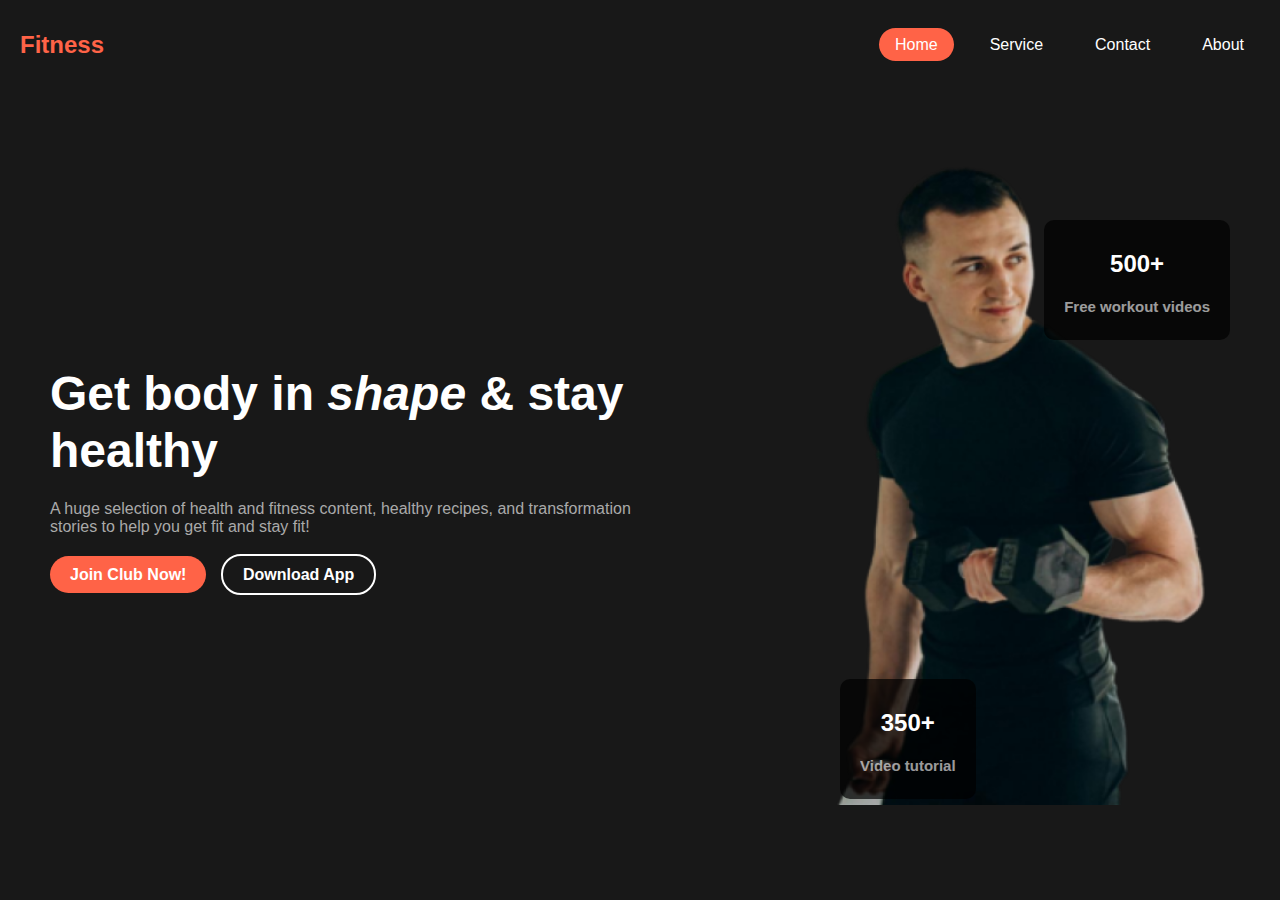
==== index.html @ 92e05515 "second commit" ====
<!DOCTYPE html>
<html lang="en">
<head>
    <meta charset="UTF-8">
    <meta name="viewport" content="width=device-width, initial-scale=1.0">
    <title>Fitness Navigation Bar</title>
    <link rel="stylesheet" href="style/styles.css">
    
</head>
<body>
    <!-- Navigation level -->
    <nav class="navbar">
        <div class="logo">Fitness</div>

        <ul class="nav-links">
            <li><a href="#" class="active">Home</a></li>
            <li><a href="#">Service</a></li>
            <li><a href="#">Contact</a></li>
            <li><a href="#">About</a></li>
        </ul>
    </nav>
    <!-- Section level -->
    <section class="hero">
        <div class="hero-content">
            <h1>Get body in <span>shape</span> & stay healthy</h1>
            <p>A huge selection of health and fitness content, healthy recipes, and transformation stories to help you get fit and stay fit!</p>
            <div class="cta-buttons">
                <a href="#" class="btn-primary">Join Club Now!</a>
                <a href="#" class="btn-secondary">Download App</a>
            </div>
        </div>
        <div class="hero-image">
            <img src="images/Images 2.png" alt="Man working out">
            <div class="badge badge-1">
               <h2 class="image-tag-1">500+</h2>
               <p class="image-descrip-1">Free workout videos</p>
            </div>
            <div class="badge badge-2">
               <h2 class="image-tag-2">350+</h2>
               <p class="image-descrip-2">Video tutorial</p>
            </div>
        </div>
    </section>
</body>
</html>
---- style/styles.css ----
body {
    margin: 0;
    padding: 0;
    font-family: Arial, sans-serif;
    background-color: #181818;
    color: #fff;
}

.navbar {
    display: flex;
    justify-content: space-between;
    align-items: center;
    padding: 20px;
    background-color: #181818;
}

.logo {
    font-size: 24px;
    font-weight: bold;
    color: #FF6347;
}

.nav-links {
    list-style: none;
    display: flex;
}

.nav-links li {
    margin-left: 20px;
}

.nav-links a {
    text-decoration: none;
    color: #fff;
    padding: 8px 16px;
    border-radius: 20px;
    transition: background-color 0.3s ease;
}

.nav-links a.active {
    background-color: #FF6347;
    color: #fff;
}

.nav-links a:hover {
    background-color: #FF6347;
    color: #fff;
}


.hero {
    display: flex;
    justify-content: space-between;
    align-items: center;
    padding: 50px;
    background-color: #181818;
}

.hero-content {
    max-width: 50%;
}

.hero-content h1 {
    font-size: 48px;
    font-weight: bold;
    margin: 0;
    line-height: 1.2;
}

.hero-content h1 span {
    font-family: 'Cursive', sans-serif;
    font-style: italic;

}

.hero-content p {
    font-size: 16px;
    color: #aaaaaa;
    margin: 20px 0;
}

.cta-buttons {
    margin-top: 30px;
}

.cta-buttons a {
    text-decoration: none;
    color: #fff;
    padding: 10px 20px;
    border-radius: 20px;
    font-weight: bold;
    transition: background-color 0.3s ease;
    margin-right: 10px;
}

.btn-primary {
    background-color: #FF6347;
}

.btn-primary:hover {
    background-color: #e5533e;
}

.btn-secondary {
    background-color: transparent;
    border: 2px solid #fff;
}

.btn-secondary:hover {
    background-color: #fff;
    color: #181818;
}

.hero-image {
    position: relative;
}

.hero-image img {
    width: 400px;
    border-radius: 10px;
}
h2 .image-tag-1{
    font-weight: 800;
}
.image-descrip-1{
    font-size: 15px;
    opacity: 0.6;
}

.image-descrip-2{
    font-size: 15px;
    opacity: 0.6;
}

.badge {
    position: absolute;
    background-color: rgba(0, 0, 0, 0.7);
    color: #fff;
    padding: 10px 20px;
    border-radius: 10px;
    font-weight: bold;
    text-align: center;
}

.badge-1 {
    top: 80px;
    right: 0px;
}

.badge-2 {
    bottom: 10px;
    left: 10px;
}
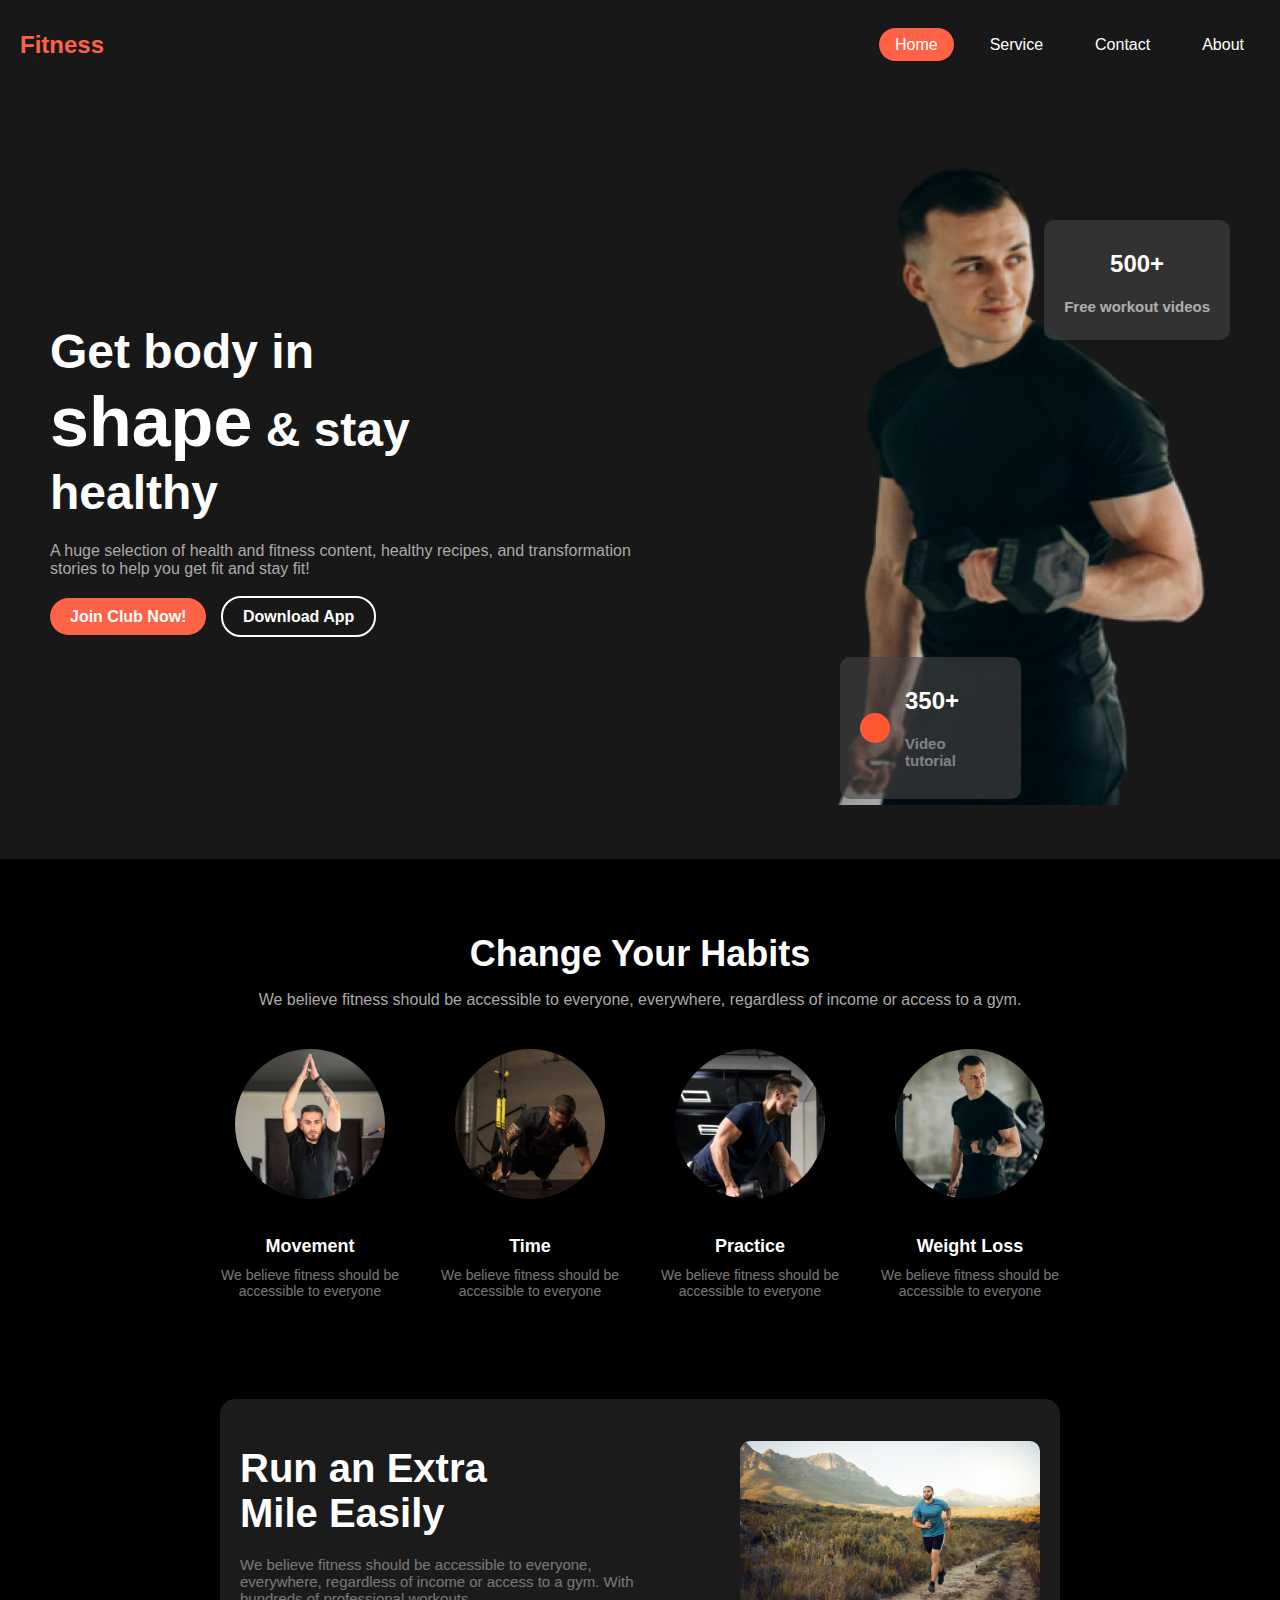
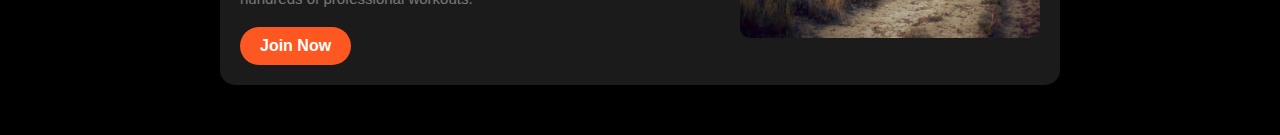
==== commit f7b40f29: "Third commit" ====
--- a/index.html
+++ b/index.html
@@ -22,7 +22,7 @@
     <!-- Section level -->
     <section class="hero">
         <div class="hero-content">
-            <h1>Get body in <span>shape</span> & stay healthy</h1>
+            <h1>Get body in <br><span>shape</span> & stay <br>healthy</h1>
             <p>A huge selection of health and fitness content, healthy recipes, and transformation stories to help you get fit and stay fit!</p>
             <div class="cta-buttons">
                 <a href="#" class="btn-primary">Join Club Now!</a>
@@ -31,15 +31,67 @@
         </div>
         <div class="hero-image">
             <img src="images/Images 2.png" alt="Man working out">
+
             <div class="badge badge-1">
                <h2 class="image-tag-1">500+</h2>
                <p class="image-descrip-1">Free workout videos</p>
             </div>
             <div class="badge badge-2">
-               <h2 class="image-tag-2">350+</h2>
-               <p class="image-descrip-2">Video tutorial</p>
+                <div class="circle"></div>
+                <div class="text-content">
+                    <h2 class="image-tag-2">350+</h2>
+                    <p class="image-descrip-2">Video tutorial</p>
+                </div>
             </div>
         </div>
     </section>
+
+    <!-- Change Your Habits Section -->
+     <section class="habit">
+<div class="container">
+    <div class="habit">
+        <h1>Change Your Habits</h1>
+        <p class="subtitle">We believe fitness should be accessible to everyone, everywhere, regardless of income or access to a gym.</p>
+
+    </div>
+        <div class="items">
+            <div class="item">
+                <img src="images/image 2.png" alt="Movement">
+                <h3>Movement</h3>
+                <p>We believe fitness should be accessible to everyone</p>
+            </div>
+            <div class="item">
+                <img src="images/image 3.png" alt="Time">
+                <h3>Time</h3>
+                <p>We believe fitness should be accessible to everyone</p>
+            </div>
+            <div class="item">
+                <img src="images/image 4.png" alt="Practice">
+                <h3>Practice</h3>
+                <p>We believe fitness should be accessible to everyone</p>
+            </div>
+            <div class="item">
+                <img src="images/image 5.png" alt="Weight Loss">
+                <h3>Weight Loss</h3>
+                <p>We believe fitness should be accessible to everyone</p>
+            </div>
+        </div>
+    </div>
+
+     </section>
+
+     <!-- Another Sections -->
+      <section>
+        <div class="ad-container">
+            <div class="text-content">
+                <h1>Run an Extra <br>Mile Easily</h1>
+                <p>We believe fitness should be accessible to everyone, everywhere, regardless of income or access to a gym. With hundreds of professional workouts.</p>
+                <a href="#" class="join-btn">Join Now</a>
+            </div>
+            <div class="image-content">
+                <img src="images/run.jpg" alt="Man Running">
+            </div>
+        </div>
+      </section>
 </body>
 </html>
--- a/style/styles.css
+++ b/style/styles.css
@@ -1,10 +1,17 @@
+   @import url('https://fonts.cdnfonts.com/css/miama');
+
+   
+   @import url('https://fonts.googleapis.com/css2?family=Open+Sans:ital,wght@0,300..800;1,300..800&display=swap');
+   
+
 body {
     margin: 0;
     padding: 0;
-    font-family: Arial, sans-serif;
+    font-family:"Open Sans","sans-serif" ;
     background-color: #181818;
     color: #fff;
 }
+
 
 .navbar {
     display: flex;
@@ -68,8 +75,8 @@
 }
 
 .hero-content h1 span {
-    font-family: 'Cursive', sans-serif;
-    font-style: italic;
+    font-family: 'Miama', sans-serif;
+    font-size: 70px;
 
 }
 
@@ -119,9 +126,16 @@
     width: 400px;
     border-radius: 10px;
 }
-h2 .image-tag-1{
+
+ .text-content .image-tag-2{
+    font-family: Arial, Helvetica, sans-serif;
     font-weight: 800;
 }
+.hero-image .image-tag-1{
+    font-family: Arial, Helvetica, sans-serif;
+    font-weight: 800;
+}
+
 .image-descrip-1{
     font-size: 15px;
     opacity: 0.6;
@@ -143,12 +157,121 @@
 }
 
 .badge-1 {
+    background-color: rgba(70, 68, 68, 0.6);
     top: 80px;
     right: 0px;
 }
 
 .badge-2 {
+    display: flex;
+    align-items: center;
+    background-color: rgba(70, 68, 68, 0.6);
     bottom: 10px;
     left: 10px;
 }
-
+.circle {
+    width: 30px;
+    height: 30px;
+    background-color: #FF5733;
+    border-radius: 50%;
+    margin-right: 15px;
+}
+.text-content{
+    text-align: left;
+}
+
+
+
+/* Change Your Habit Style */
+
+.container {
+    text-align: center;
+    padding: 50px 20px;
+}
+h1 {
+    font-size: 36px;
+    margin-bottom: 10px;
+}
+p.subtitle {
+    color: #aaa;
+    margin-bottom: 40px;
+    font-size: 16px;
+}
+.items {
+    display: flex;
+    justify-content: center;
+    gap: 20px;
+    flex-wrap: wrap;
+}
+.item {
+    width: 200px;
+    text-align: center;
+}
+.item img {
+    width: 150px;
+    height: 150px;
+    border-radius: 50%;
+    object-fit: cover;
+    margin-bottom: 15px;
+}
+.item h3 {
+    font-size: 18px;
+    margin-bottom: 10px;
+}
+.item p {
+    font-family: Arial, Helvetica, sans-serif;
+    color: #aaa;
+    font-size: 14px;
+    margin: 0;
+    opacity: 0.7;
+}
+
+body {
+    margin: 0;
+    padding: 0;
+    font-family: Arial, sans-serif;
+    background-color: #000;
+}
+
+.ad-container {
+    display: flex;
+    align-items: center;
+    justify-content: space-between;
+    background-color: #1b1b1b;
+    padding: 20px;
+    border-radius: 15px;
+    max-width: 800px;
+    margin: 50px auto;
+}
+
+.text-content {
+    color: white;
+    max-width: 50%;
+}
+
+.text-content h1 {
+    font-size: 2.5em;
+    margin-bottom: 20px;
+}
+
+.text-content p {
+    font-size: 15px;
+    margin-bottom: 20px;
+    opacity: 0.4;
+}
+
+.join-btn {
+    display: inline-block;
+    padding: 10px 20px;
+    background-color: #ff5722;
+    color: white;
+    text-decoration: none;
+    border-radius: 20px;
+    font-weight: bold;
+}
+
+.image-content img {
+    max-width: 300px;
+    border-radius: 10px;
+}
+
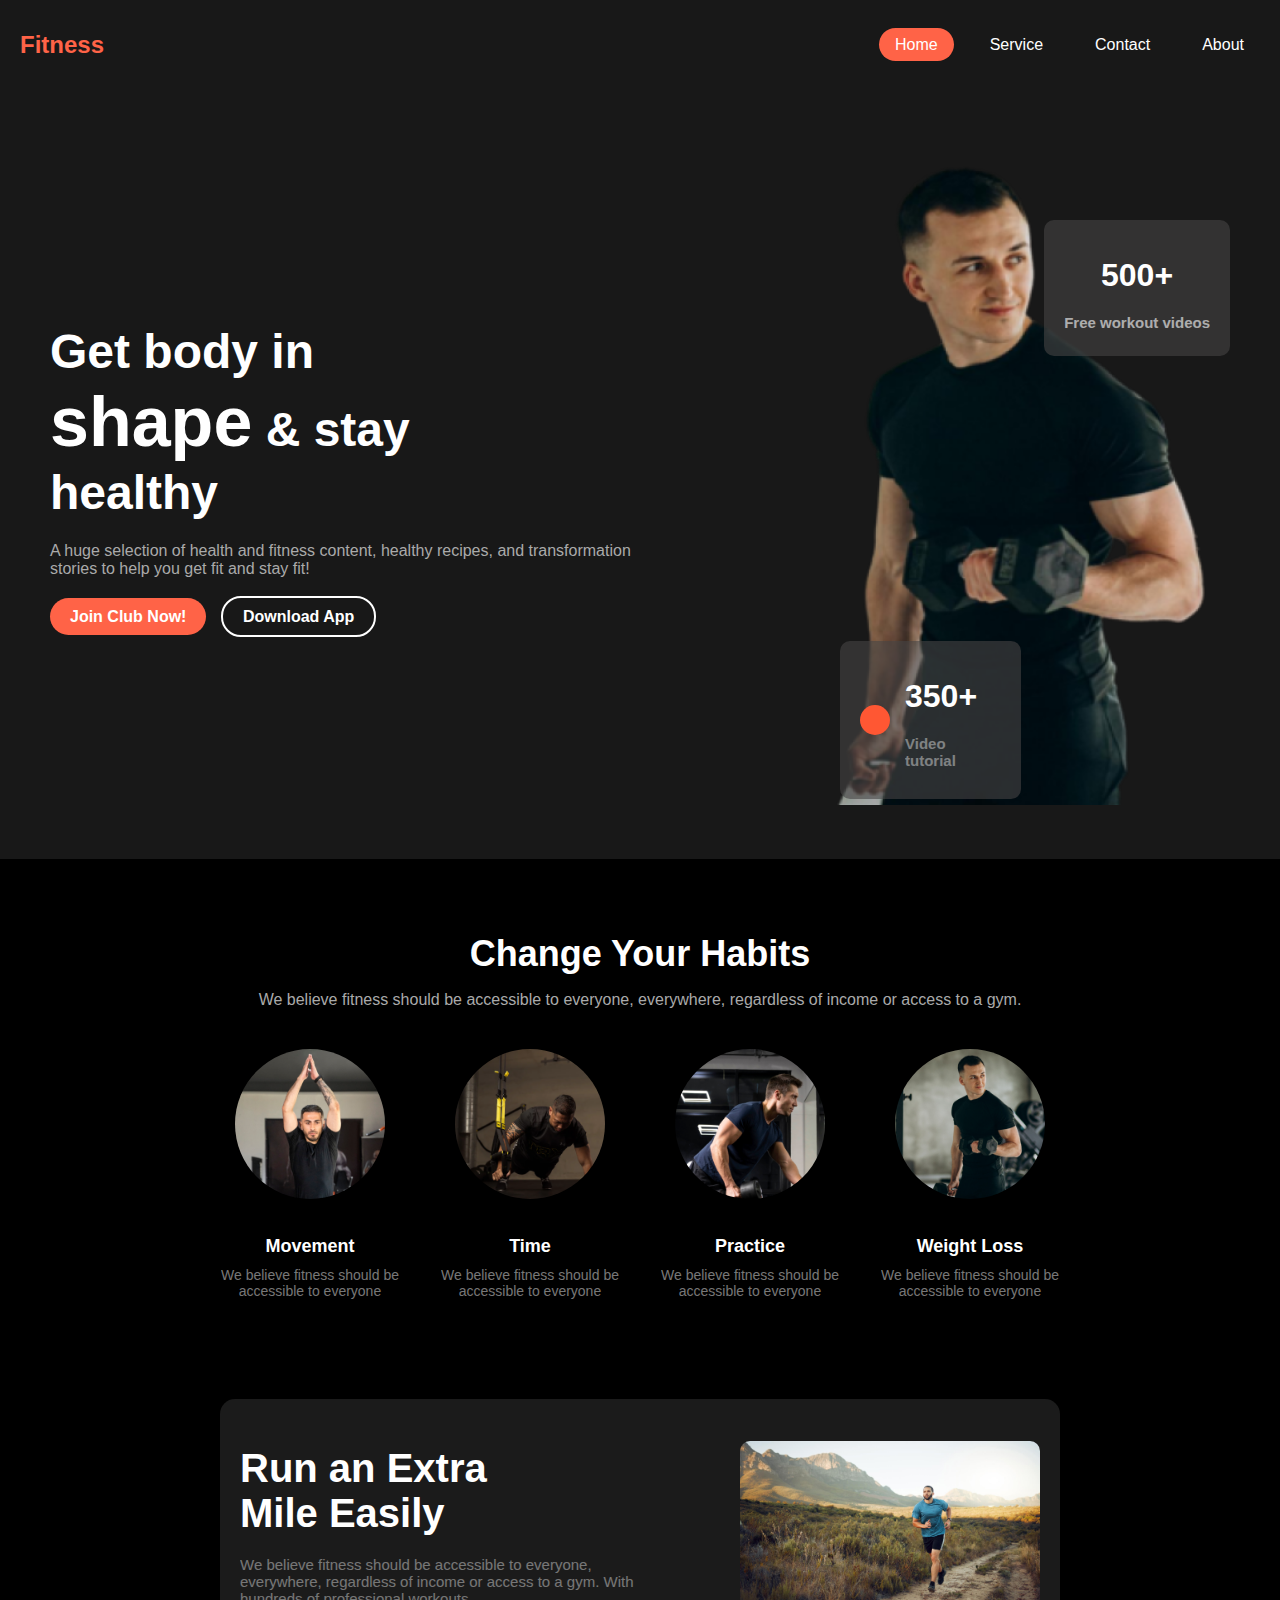
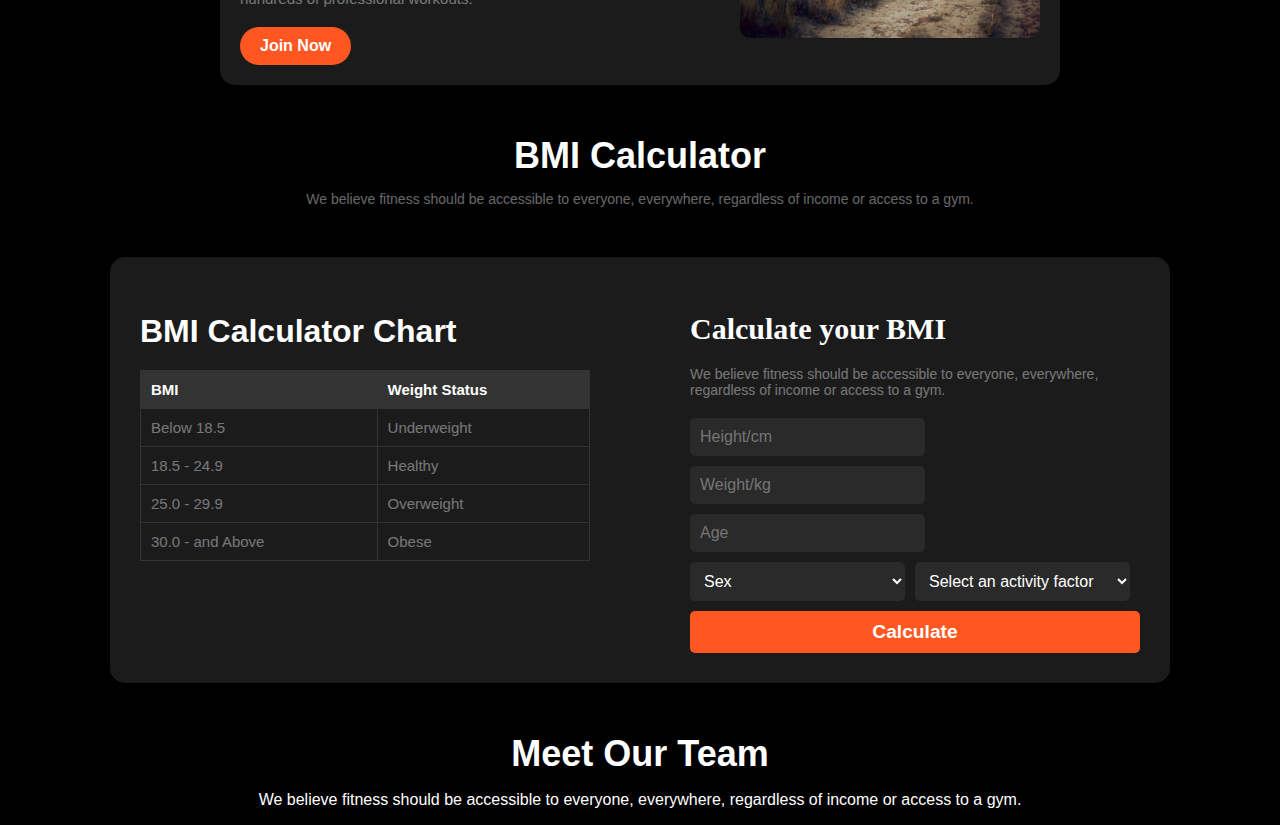
==== commit 685dd209: "fourth commit" ====
--- a/index.html
+++ b/index.html
@@ -93,5 +93,70 @@
             </div>
         </div>
       </section>
+      <section class="bmi">
+       <div class="bmi-cal">
+        <h1>BMI Calculator</h1>
+        <p class="bmi-descrip">We believe fitness should be accessible to everyone, everywhere, regardless of income or 
+            access to a gym.</p>
+       </div>
+
+       <div class="bmi-container">
+        <div class="bmi-chart">
+            <h2>BMI Calculator Chart</h2>
+            <table>
+                <thead>
+                    <tr>
+                        <th>BMI</th>
+                        <th>Weight Status</th>
+                    </tr>
+                </thead>
+                <tbody>
+                    <tr>
+                        <td>Below 18.5</td>
+                        <td>Underweight</td>
+                    </tr>
+                    <tr>
+                        <td>18.5 - 24.9</td>
+                        <td>Healthy</td>
+                    </tr>
+                    <tr>
+                        <td>25.0 - 29.9</td>
+                        <td>Overweight</td>
+                    </tr>
+                    <tr>
+                        <td>30.0 - and Above</td>
+                        <td>Obese</td>
+                    </tr>
+                </tbody>
+            </table>
+        </div>
+        <div class="bmi-calculator">
+            <h2>Calculate your BMI</h2>
+            <p>We believe fitness should be accessible to everyone, everywhere, regardless of income or access to a gym.</p>
+            <form>
+                <input type="text" placeholder="Height/cm">
+                <input type="text" placeholder="Weight/kg">
+                <input type="text" placeholder="Age">
+                <select>
+                    <option>Sex</option>
+                </select>
+                <select>
+                    <option>Select an activity factor</option>
+                   
+                </select>
+                <button class="btn-calculator" type="submit">Calculate</button>
+            </form>
+        </div>
+    </div>
+      </section>
+
+      <!-- Meet Our Team Sections -->
+       <section class="meet">
+        <div class="meet-sec">
+            <h1 class="meet-heading">Meet Our Team</h1>
+            <p class="meet-descrip">We believe fitness should be accessible to everyone, everywhere, regardless of income or 
+                access to a gym.</p>
+        </div>
+       </section>
 </body>
 </html>
--- a/style/styles.css
+++ b/style/styles.css
@@ -275,3 +275,110 @@
     border-radius: 10px;
 }
 
+
+.bmi-cal{
+    text-align: center;
+}
+.bmi-descrip{
+    font-size:14px ;
+    opacity: 0.4;
+}
+
+
+.bmi-container {
+    display: flex;
+    justify-content: space-between;
+    background-color: #1b1b1b;
+    padding: 30px;
+    border-radius: 15px;
+    max-width: 1000px;
+    margin: 50px auto;
+    color: white;
+}
+
+.bmi-chart, .bmi-calculator {
+    width: 45%;
+}
+
+h2 {
+    font-size: 2em;
+    font-weight: 700;
+    margin-bottom: 20px;
+}
+
+.bmi-chart table {
+    width: 100%;
+    border-collapse: collapse;
+    margin-bottom: 20px;
+}
+
+.bmi-chart table th,
+.bmi-chart table td {
+    border: 1px solid #333;
+    padding: 10px;
+    font-size: 15px;
+    text-align: left;
+    /* opacity: 0.4; */
+}
+
+.bmi-chart table th {
+    background-color: #333;
+}
+
+.bmi-chart table td {
+    opacity: 0.4;
+    /* background-color: #2a2a2a; */
+}
+
+.bmi-calculator p {
+    font-size: 1em;
+    margin-bottom: 20px;
+}
+
+.bmi-calculator form {
+    display: flex;
+    flex-wrap: wrap;
+    gap: 10px;
+}
+
+.bmi-calculator input,
+.bmi-calculator select {
+    width: calc(50% - 10px);
+    padding: 10px;
+    border: none;
+    border-radius: 5px;
+    background-color: #2a2a2a;
+    color: white;
+    font-size: 1em;
+}
+
+.bmi-calculator button {
+    width: 100%;
+    padding: 10px;
+    background-color: #ff5722;
+    color: white;
+    border: none;
+    border-radius: 5px;
+    font-size: 1.2em;
+    font-weight: bold;
+    cursor: pointer;
+}
+.bmi-calculator h2{
+    font-weight: 800;
+    font-size: 30px;
+    font-family: "Open Sans ","sans-serif";
+
+}
+.bmi-calculator p{
+    font-size: 14px;
+    opacity: 0.4;
+}
+
+.bmi-calculator button:hover {
+    background-color: #e64a19;
+}
+
+/* Meet Our Section Styles */
+.meet{
+    text-align: center;
+}
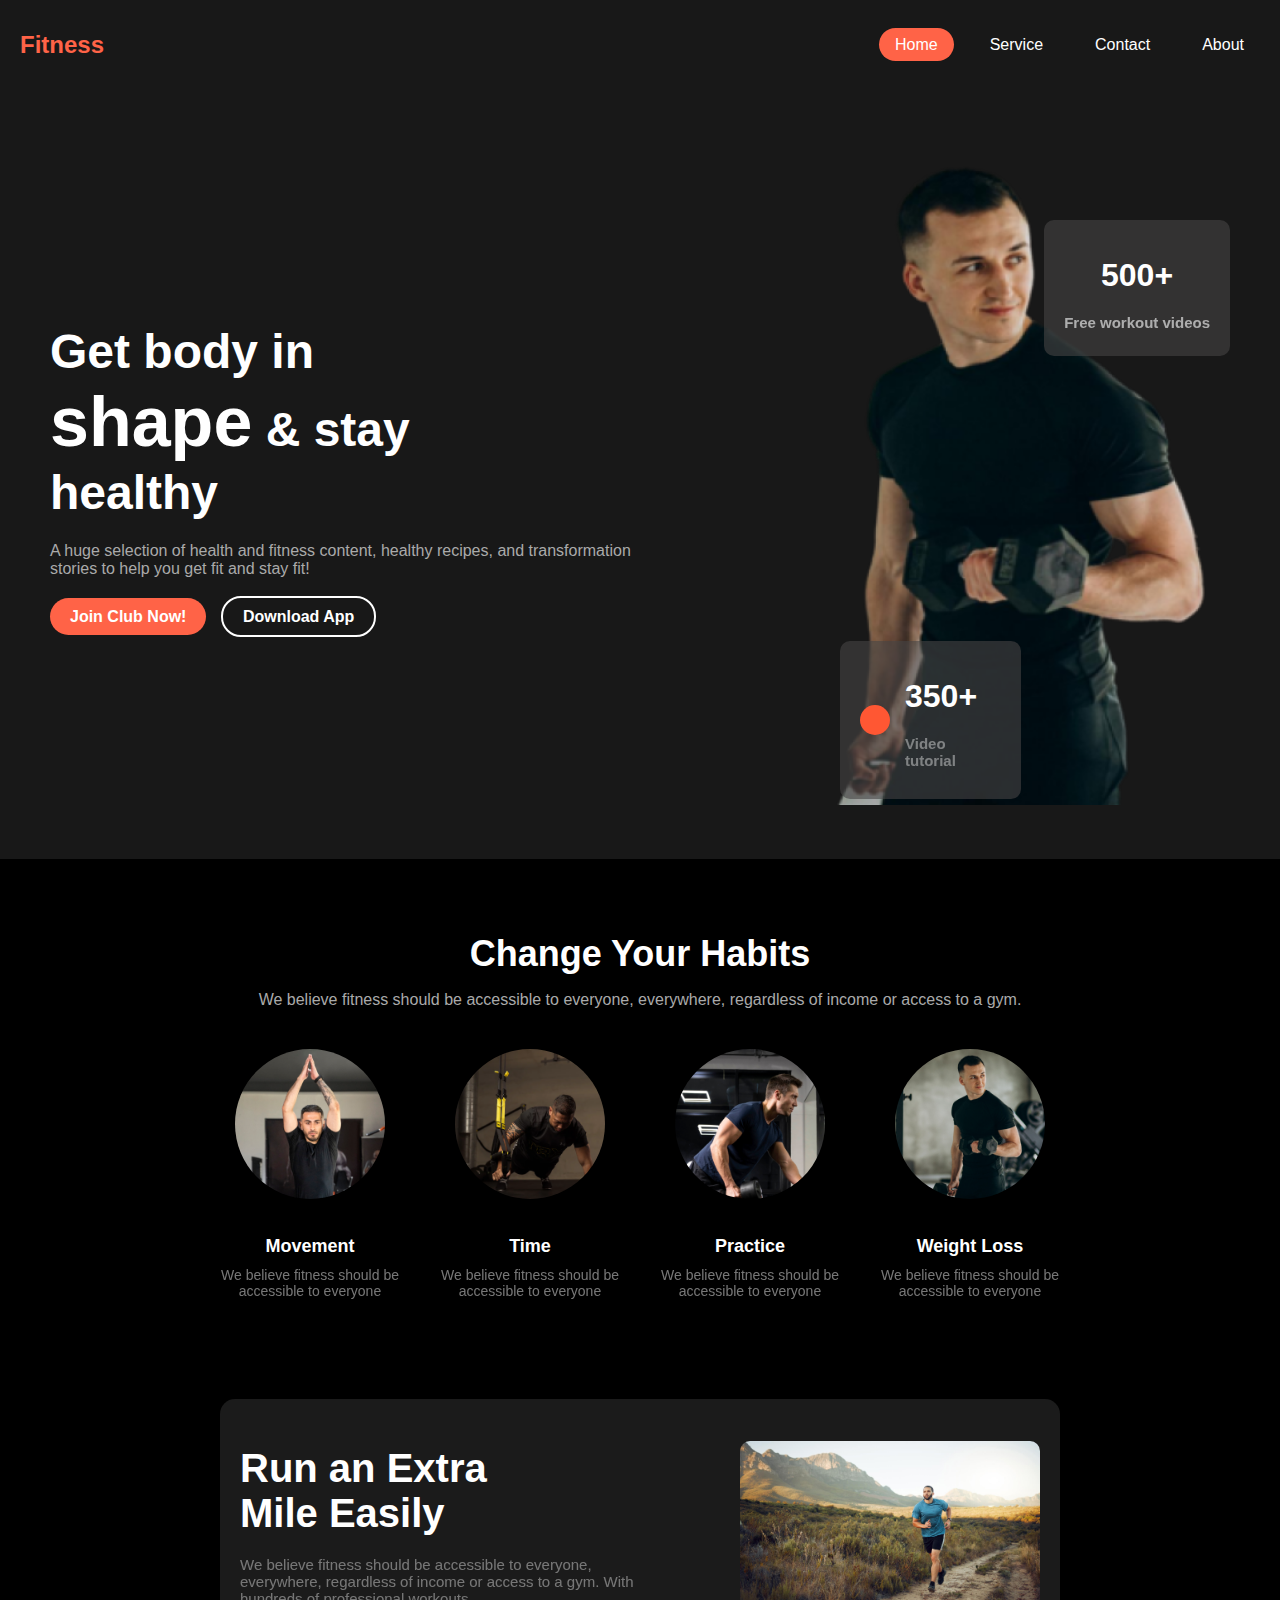
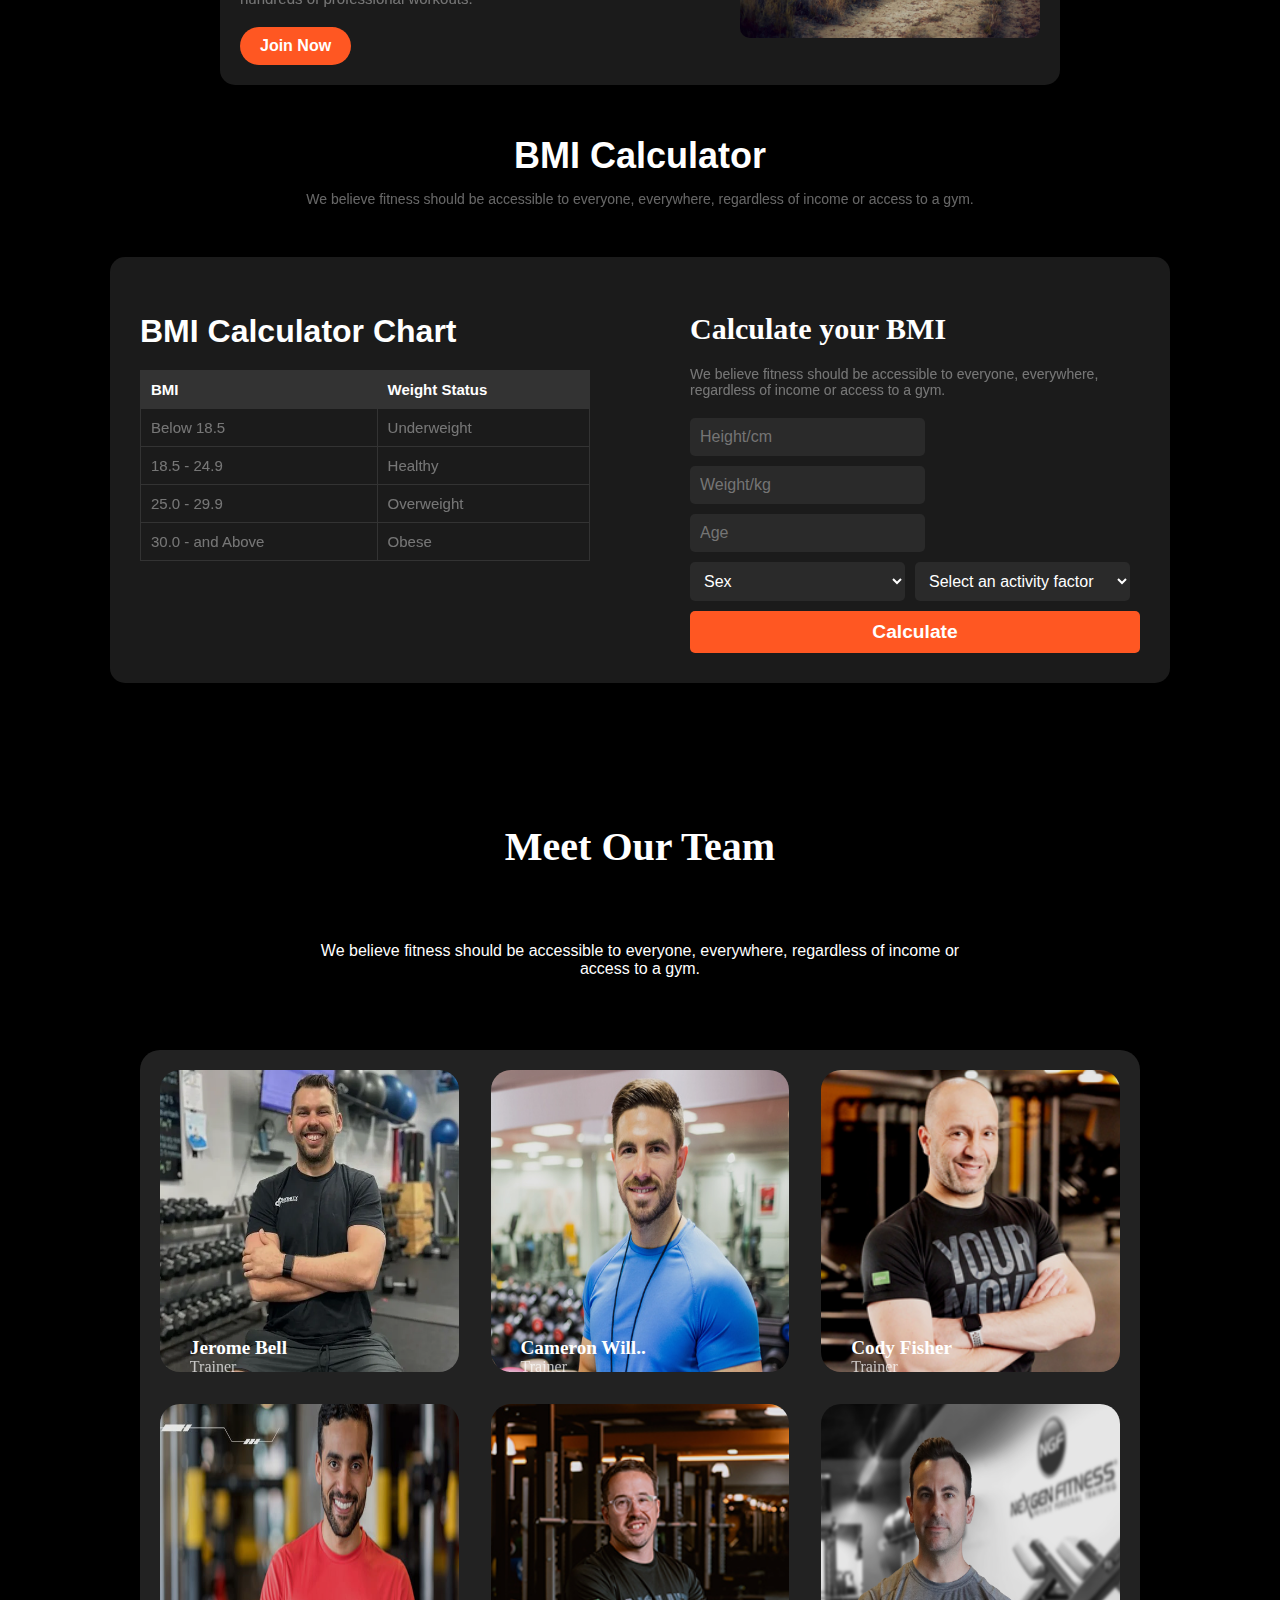
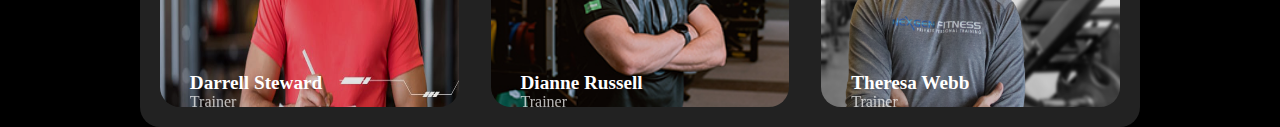
==== commit ca802e69: "fifth commit" ====
--- a/index.html
+++ b/index.html
@@ -151,12 +151,83 @@
       </section>
 
       <!-- Meet Our Team Sections -->
-       <section class="meet">
+       <!-- <section class="meet">
         <div class="meet-sec">
             <h1 class="meet-heading">Meet Our Team</h1>
             <p class="meet-descrip">We believe fitness should be accessible to everyone, everywhere, regardless of income or 
                 access to a gym.</p>
         </div>
-       </section>
+        <div class="meet-card">
+            <div class="meet-image">
+                <img src="images/trainer1.png" alt="">
+                <h3>Jerome Bell</h3>
+                <p>Trainer</p>
+            </div>
+            <div class="meet-image">
+                <img src="images/trainer2.png" alt="">
+                <h3>Jerome Bell</h3>
+                <p>Trainer</p>
+            </div>
+            <div class="meet-image">
+                <img src="images/trainer3.png" alt="">
+                <h3>Jerome Bell</h3>
+                <p>Trainer</p>
+            </div>
+            <div class="meet-image">
+                <img src="images/trainer4.png" alt="">
+                <h3>Jerome Bell</h3>
+                <p>Trainer</p>
+            </div>
+            <div class="meet-image">
+                <img src="images/trainer5.png" alt="">
+                <h3>Jerome Bell</h3>
+                <p>Trainer</p>
+            </div>
+            <div class="meet-image">
+                <img src="images/trainer6.png" alt="">
+                <h3>Jerome Bell</h3>
+                <p>Trainer</p>
+            </div>
+        </div>
+       </section> -->
+       <section class="ourTeam">
+        <div class="teamContent">
+            <h3>Meet Our Team </h3>
+            <p>We believe fitness should be accessible to everyone, everywhere, regardless of income or access to a
+                gym.</p>
+        </div>
+        <div class="teamCardContainer">
+            <div class="teamCard">
+                <img src="images/trainer1.png" alt="">
+                <h4>Jerome Bell</h4>
+                <p>Trainer</p>
+            </div>
+            <div class="teamCard">
+                <img src="images/trainer2.png" alt="">
+                <h4>Cameron Will..</h4>
+                <p>Trainer</p>
+            </div>
+            <div class="teamCard">
+                <img src="images/trainer3.png" alt="">
+                <h4>Cody Fisher</h4>
+                <p>Trainer</p>
+            </div>
+            <div class="teamCard">
+                <img src="images/trainer4.png" alt="">
+                <h4>Darrell Steward</h4>
+                <p>Trainer</p>
+            </div>
+            <div class="teamCard">
+                <img src="images/trainer5.png" alt="">
+                <h4>Dianne Russell</h4>
+                <p>Trainer</p>
+            </div>
+            <div class="teamCard">
+                <img src="images/trainer6.png" alt="">
+                <h4>Theresa Webb</h4>
+                <p>Trainer</p>
+            </div>
+        </div>
+    </section>
 </body>
 </html>
--- a/style/styles.css
+++ b/style/styles.css
@@ -379,6 +379,94 @@
 }
 
 /* Meet Our Section Styles */
-.meet{
-    text-align: center;
-}
+/* .meet{
+    text-align: center;
+}
+.meet-descrip{
+    font-size: 14px;
+    opacity: 0.4;
+}
+.meet-card{
+    width: 75%;
+    display: flex;
+    justify-content: space-between;
+    gap: 3rem;
+}
+.meet-image{
+    display: flex;
+    flex-direction: column;
+    justify-content: center;
+    align-items: center;
+    gap: 1rem;
+    width: 231px;
+    height: 274px;
+    text-align: center;
+} */
+.ourTeam{
+    width: 100%;
+    display: flex;
+    margin: 0 auto;
+    flex-direction: column;
+    justify-content: center;
+    align-items: center;
+    margin-top: 100px;
+    text-align: center;
+    gap: 3.5rem;
+}
+
+.teamContent{
+    width: 50%;
+    display: flex;
+    flex-direction: column;
+    gap: 1rem;
+}
+
+.teamContent h3{
+    font-family: inter;
+    font-weight: 900;
+    font-size: 2.5rem;
+    color: #ffffff;
+}
+.teamCardContainer{
+    width: 75%;
+    display: grid;
+    background-color: #222222;
+    grid-template-columns: repeat(3,1fr);
+    gap: 2rem;
+    padding: 20px;
+    border-radius: 20px;
+}
+.teamCard{
+    width: 100%;
+    height: 100%;
+    position: relative;
+}
+
+.teamCard img{
+    
+    width: 100%;
+    height: 100%;
+    border-radius: 20px;
+    filter: brightness(90%);
+}
+
+.teamCard h4{
+    position: absolute;
+    top: 80%;
+    left: 10%;
+    color: #ffffff;
+    font-family: inter;
+    font-weight: 900;
+    font-size: 1.2rem;
+}
+
+.teamCard p{
+    position: absolute;
+    top: 90%;
+    left: 10%;
+    font-family: inter;
+    font-weight: 500;
+    font-size: 1rem;
+    color: #ffffff;
+    opacity: 0.7;
+}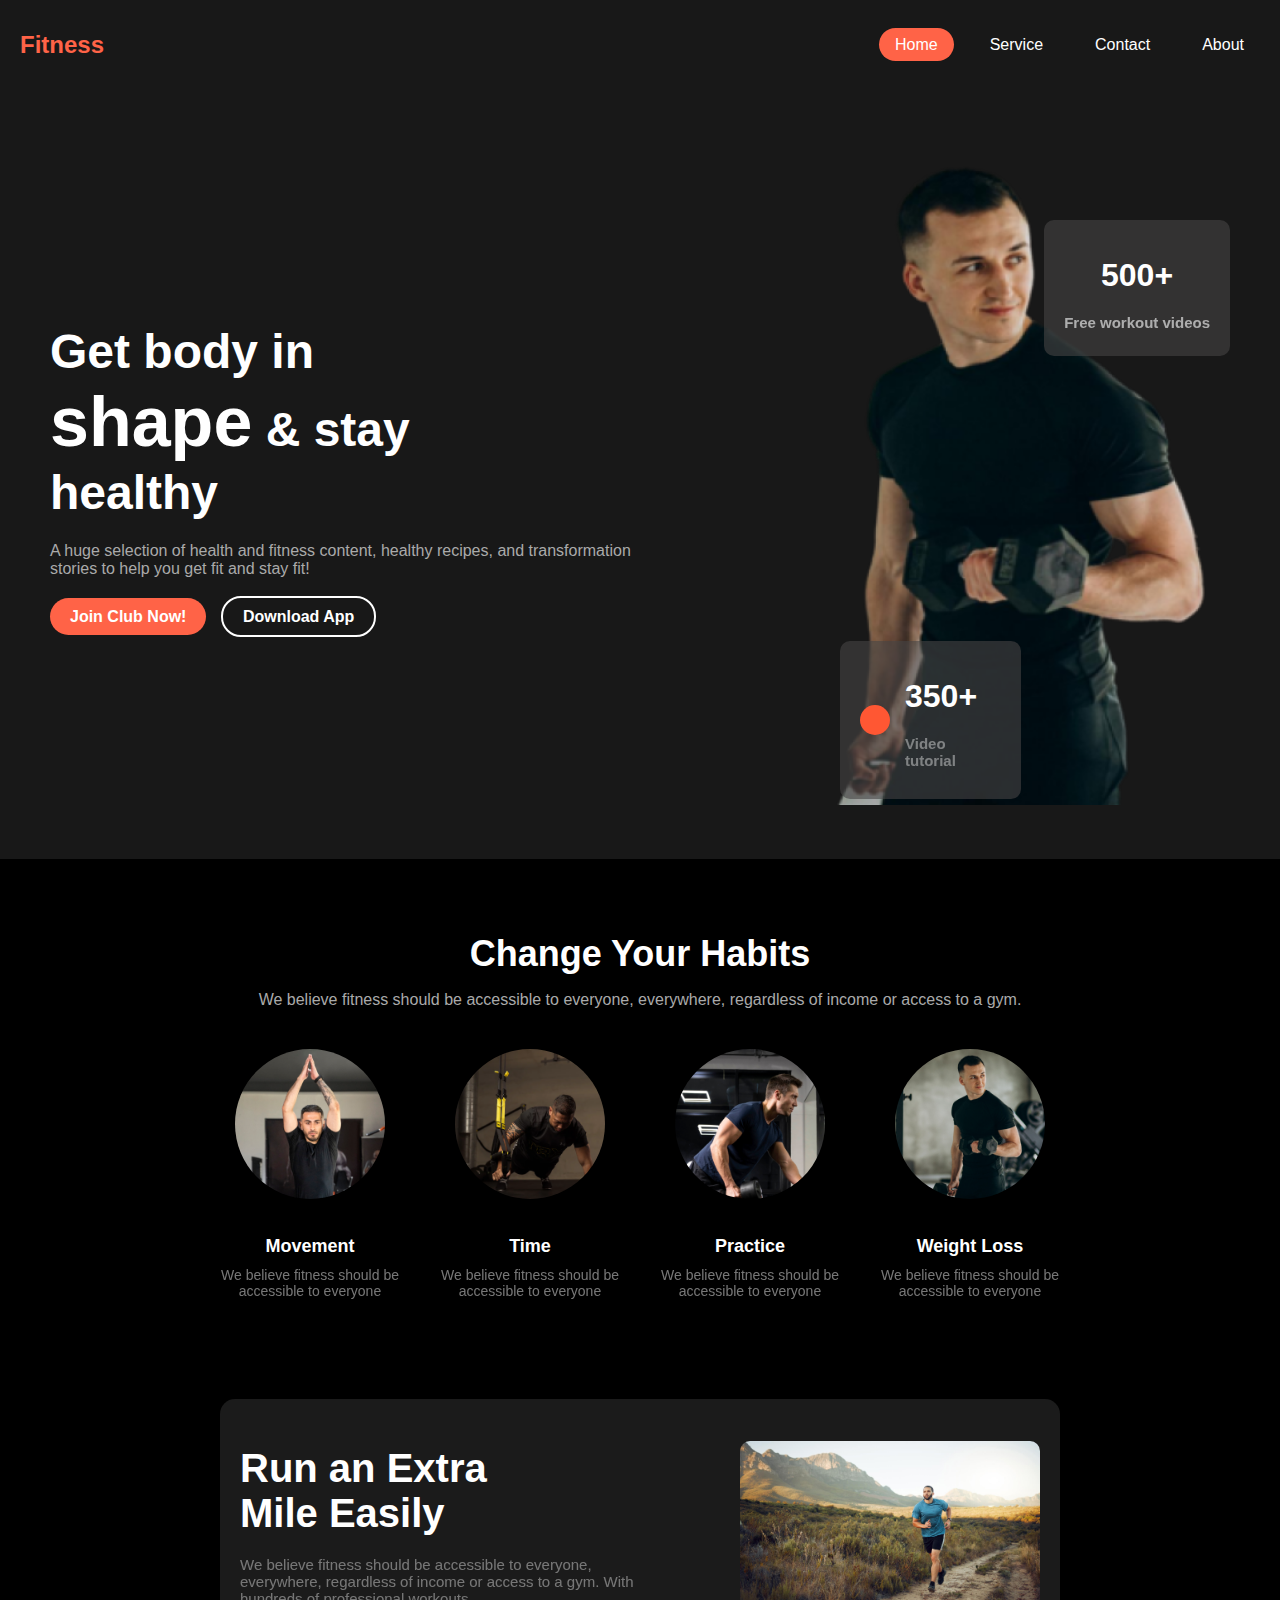
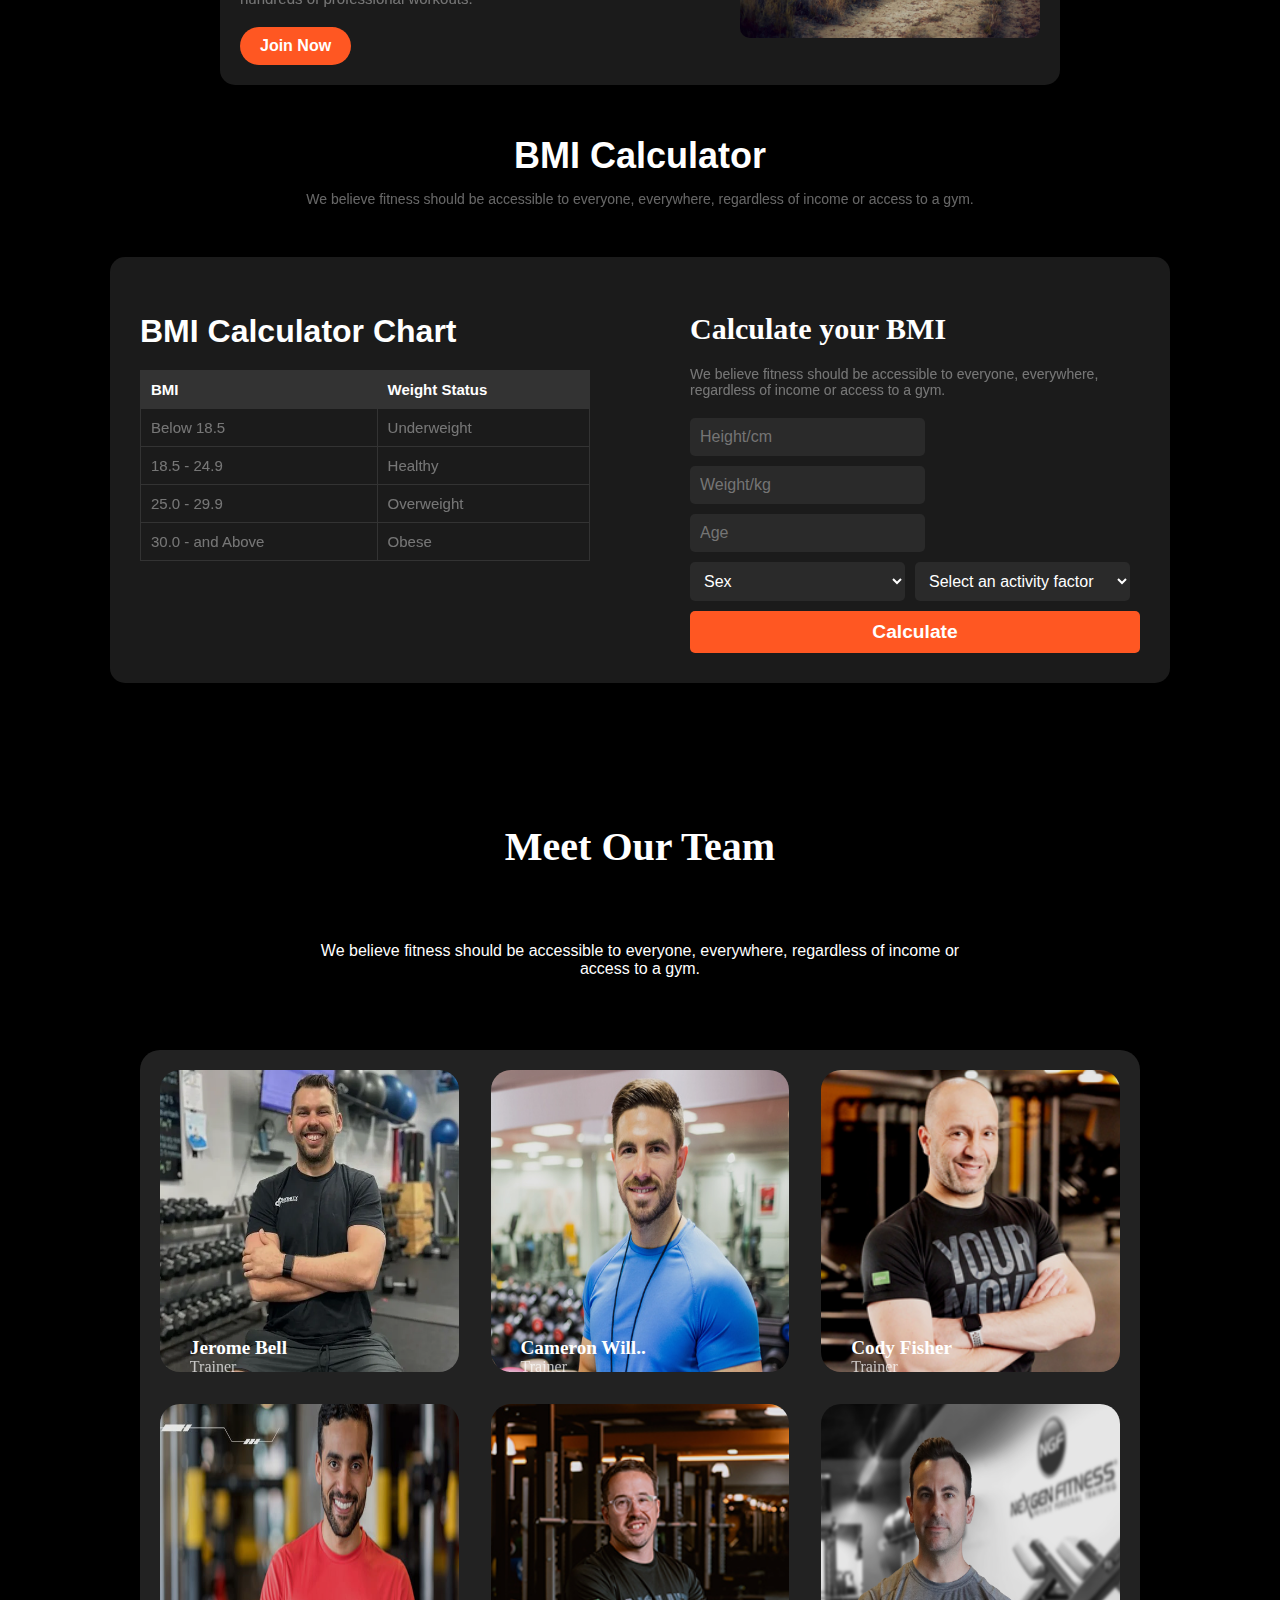
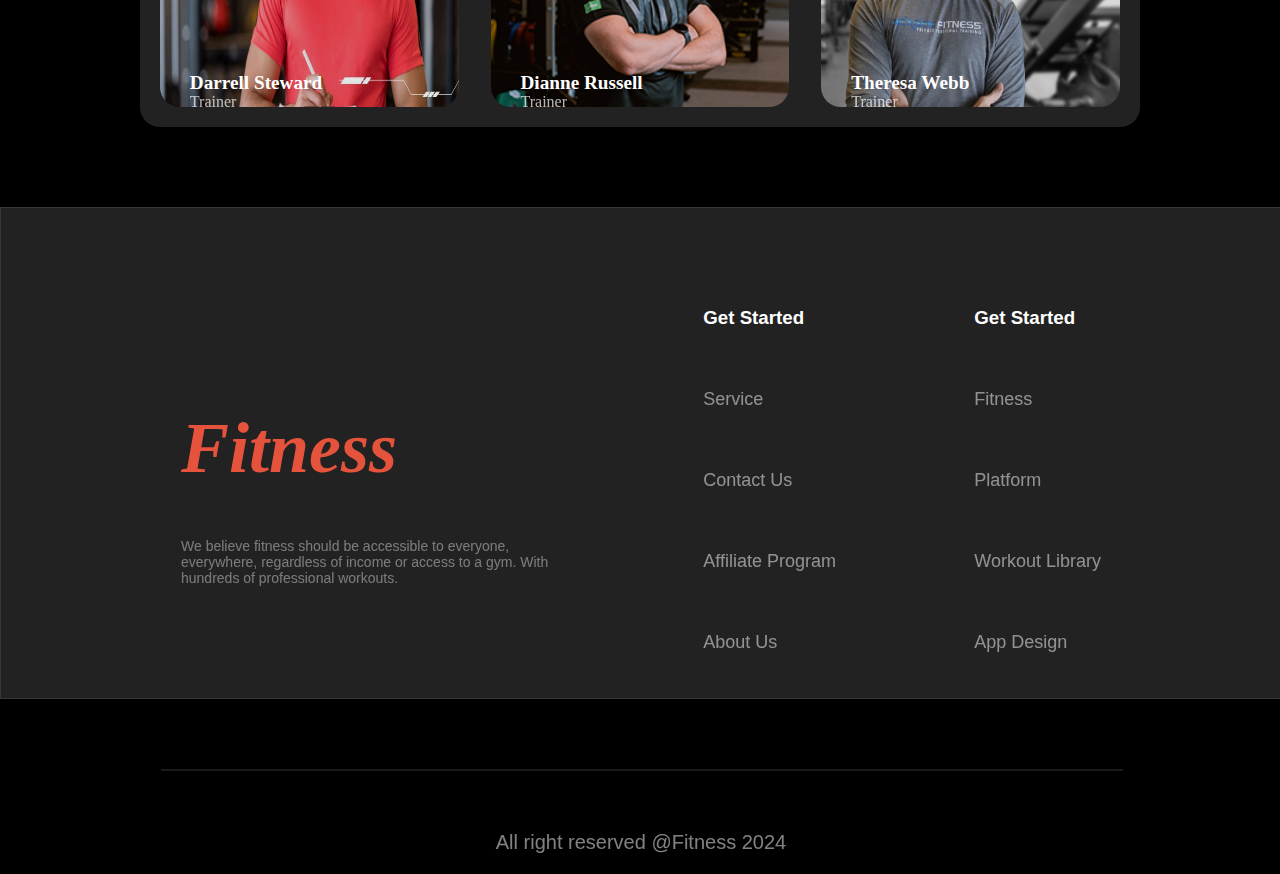
==== commit cf8a5203: "sixth commit" ====
--- a/index.html
+++ b/index.html
@@ -1,12 +1,14 @@
 <!DOCTYPE html>
 <html lang="en">
+
 <head>
     <meta charset="UTF-8">
     <meta name="viewport" content="width=device-width, initial-scale=1.0">
     <title>Fitness Navigation Bar</title>
     <link rel="stylesheet" href="style/styles.css">
-    
+
 </head>
+
 <body>
     <!-- Navigation level -->
     <nav class="navbar">
@@ -23,7 +25,8 @@
     <section class="hero">
         <div class="hero-content">
             <h1>Get body in <br><span>shape</span> & stay <br>healthy</h1>
-            <p>A huge selection of health and fitness content, healthy recipes, and transformation stories to help you get fit and stay fit!</p>
+            <p>A huge selection of health and fitness content, healthy recipes, and transformation stories to help you
+                get fit and stay fit!</p>
             <div class="cta-buttons">
                 <a href="#" class="btn-primary">Join Club Now!</a>
                 <a href="#" class="btn-secondary">Download App</a>
@@ -33,8 +36,8 @@
             <img src="images/Images 2.png" alt="Man working out">
 
             <div class="badge badge-1">
-               <h2 class="image-tag-1">500+</h2>
-               <p class="image-descrip-1">Free workout videos</p>
+                <h2 class="image-tag-1">500+</h2>
+                <p class="image-descrip-1">Free workout videos</p>
             </div>
             <div class="badge badge-2">
                 <div class="circle"></div>
@@ -47,111 +50,115 @@
     </section>
 
     <!-- Change Your Habits Section -->
-     <section class="habit">
-<div class="container">
-    <div class="habit">
-        <h1>Change Your Habits</h1>
-        <p class="subtitle">We believe fitness should be accessible to everyone, everywhere, regardless of income or access to a gym.</p>
-
-    </div>
-        <div class="items">
-            <div class="item">
-                <img src="images/image 2.png" alt="Movement">
-                <h3>Movement</h3>
-                <p>We believe fitness should be accessible to everyone</p>
-            </div>
-            <div class="item">
-                <img src="images/image 3.png" alt="Time">
-                <h3>Time</h3>
-                <p>We believe fitness should be accessible to everyone</p>
-            </div>
-            <div class="item">
-                <img src="images/image 4.png" alt="Practice">
-                <h3>Practice</h3>
-                <p>We believe fitness should be accessible to everyone</p>
-            </div>
-            <div class="item">
-                <img src="images/image 5.png" alt="Weight Loss">
-                <h3>Weight Loss</h3>
-                <p>We believe fitness should be accessible to everyone</p>
-            </div>
-        </div>
-    </div>
-
-     </section>
-
-     <!-- Another Sections -->
-      <section>
+    <section class="habit">
+        <div class="container">
+            <div class="habit">
+                <h1>Change Your Habits</h1>
+                <p class="subtitle">We believe fitness should be accessible to everyone, everywhere, regardless of
+                    income or access to a gym.</p>
+
+            </div>
+            <div class="items">
+                <div class="item">
+                    <img src="images/image 2.png" alt="Movement">
+                    <h3>Movement</h3>
+                    <p>We believe fitness should be accessible to everyone</p>
+                </div>
+                <div class="item">
+                    <img src="images/image 3.png" alt="Time">
+                    <h3>Time</h3>
+                    <p>We believe fitness should be accessible to everyone</p>
+                </div>
+                <div class="item">
+                    <img src="images/image 4.png" alt="Practice">
+                    <h3>Practice</h3>
+                    <p>We believe fitness should be accessible to everyone</p>
+                </div>
+                <div class="item">
+                    <img src="images/image 5.png" alt="Weight Loss">
+                    <h3>Weight Loss</h3>
+                    <p>We believe fitness should be accessible to everyone</p>
+                </div>
+            </div>
+        </div>
+
+    </section>
+
+    <!-- Another Sections -->
+    <section>
         <div class="ad-container">
             <div class="text-content">
                 <h1>Run an Extra <br>Mile Easily</h1>
-                <p>We believe fitness should be accessible to everyone, everywhere, regardless of income or access to a gym. With hundreds of professional workouts.</p>
+                <p>We believe fitness should be accessible to everyone, everywhere, regardless of income or access to a
+                    gym. With hundreds of professional workouts.</p>
                 <a href="#" class="join-btn">Join Now</a>
             </div>
             <div class="image-content">
                 <img src="images/run.jpg" alt="Man Running">
             </div>
         </div>
-      </section>
-      <section class="bmi">
-       <div class="bmi-cal">
-        <h1>BMI Calculator</h1>
-        <p class="bmi-descrip">We believe fitness should be accessible to everyone, everywhere, regardless of income or 
-            access to a gym.</p>
-       </div>
-
-       <div class="bmi-container">
-        <div class="bmi-chart">
-            <h2>BMI Calculator Chart</h2>
-            <table>
-                <thead>
-                    <tr>
-                        <th>BMI</th>
-                        <th>Weight Status</th>
-                    </tr>
-                </thead>
-                <tbody>
-                    <tr>
-                        <td>Below 18.5</td>
-                        <td>Underweight</td>
-                    </tr>
-                    <tr>
-                        <td>18.5 - 24.9</td>
-                        <td>Healthy</td>
-                    </tr>
-                    <tr>
-                        <td>25.0 - 29.9</td>
-                        <td>Overweight</td>
-                    </tr>
-                    <tr>
-                        <td>30.0 - and Above</td>
-                        <td>Obese</td>
-                    </tr>
-                </tbody>
-            </table>
-        </div>
-        <div class="bmi-calculator">
-            <h2>Calculate your BMI</h2>
-            <p>We believe fitness should be accessible to everyone, everywhere, regardless of income or access to a gym.</p>
-            <form>
-                <input type="text" placeholder="Height/cm">
-                <input type="text" placeholder="Weight/kg">
-                <input type="text" placeholder="Age">
-                <select>
-                    <option>Sex</option>
-                </select>
-                <select>
-                    <option>Select an activity factor</option>
-                   
-                </select>
-                <button class="btn-calculator" type="submit">Calculate</button>
-            </form>
-        </div>
-    </div>
-      </section>
-
-      <!-- Meet Our Team Sections -->
-       <!-- <section class="meet">
+    </section>
+    <section class="bmi">
+        <div class="bmi-cal">
+            <h1>BMI Calculator</h1>
+            <p class="bmi-descrip">We believe fitness should be accessible to everyone, everywhere, regardless of income
+                or
+                access to a gym.</p>
+        </div>
+
+        <div class="bmi-container">
+            <div class="bmi-chart">
+                <h2>BMI Calculator Chart</h2>
+                <table>
+                    <thead>
+                        <tr>
+                            <th>BMI</th>
+                            <th>Weight Status</th>
+                        </tr>
+                    </thead>
+                    <tbody>
+                        <tr>
+                            <td>Below 18.5</td>
+                            <td>Underweight</td>
+                        </tr>
+                        <tr>
+                            <td>18.5 - 24.9</td>
+                            <td>Healthy</td>
+                        </tr>
+                        <tr>
+                            <td>25.0 - 29.9</td>
+                            <td>Overweight</td>
+                        </tr>
+                        <tr>
+                            <td>30.0 - and Above</td>
+                            <td>Obese</td>
+                        </tr>
+                    </tbody>
+                </table>
+            </div>
+            <div class="bmi-calculator">
+                <h2>Calculate your BMI</h2>
+                <p>We believe fitness should be accessible to everyone, everywhere, regardless of income or access to a
+                    gym.</p>
+                <form>
+                    <input type="text" placeholder="Height/cm">
+                    <input type="text" placeholder="Weight/kg">
+                    <input type="text" placeholder="Age">
+                    <select>
+                        <option>Sex</option>
+                    </select>
+                    <select>
+                        <option>Select an activity factor</option>
+
+                    </select>
+                    <button class="btn-calculator" type="submit">Calculate</button>
+                </form>
+            </div>
+        </div>
+    </section>
+
+    <!-- Meet Our Team Sections -->
+    <!-- <section class="meet">
         <div class="meet-sec">
             <h1 class="meet-heading">Meet Our Team</h1>
             <p class="meet-descrip">We believe fitness should be accessible to everyone, everywhere, regardless of income or 
@@ -190,7 +197,7 @@
             </div>
         </div>
        </section> -->
-       <section class="ourTeam">
+    <section class="ourTeam">
         <div class="teamContent">
             <h3>Meet Our Team </h3>
             <p>We believe fitness should be accessible to everyone, everywhere, regardless of income or access to a
@@ -229,5 +236,35 @@
             </div>
         </div>
     </section>
+
+    <!-- Footer levels -->
+    <footer class="footerClass">
+        <div class="footerContainer">
+            <div class="footerDiv">
+                <h1 class="titleBottom"><i>Fitness</i></h1>
+                <p>We believe fitness should be accessible to everyone, everywhere, regardless of income or access to a
+                    gym. With hundreds of professional workouts.</p>
+            </div>
+            <div class="footerDiv1">
+                <h3>Get Started</h3>
+                <p>Service</p>
+                <p>Contact Us</p>
+                <p>Affiliate Program</p>
+                <p>About Us</p>
+            </div>
+            <div class="footerDiv1">
+                <h3>Get Started</h3>
+                <p>Fitness</p>
+                <p>Platform</p>
+                <p>Workout Library</p>
+                <p>App Design</p>
+            </div>
+        </div>
+        <div class="footerDiv2">
+            <hr>
+            <p>All right reserved @Fitness 2024</p>
+        </div>
+    </footer>
 </body>
-</html>
+
+</html>--- a/style/styles.css
+++ b/style/styles.css
@@ -469,4 +469,77 @@
     font-size: 1rem;
     color: #ffffff;
     opacity: 0.7;
+}
+
+
+/* footer styles */
+
+.footerClass{
+    width: 100%;
+    height: 490px;
+    margin-top: 5rem;
+    background-color: #222222;
+    border: 1px solid rgba(255, 255, 255, 0.1);
+}
+
+.footerContainer{
+    width: 75%;
+    margin: 0 auto;
+    margin-top: 60px;
+    display: flex;
+    justify-content: space-between;
+    align-items: center;
+}
+
+.footerDiv{
+    width: 40%;
+    display: flex;
+    flex-direction: column;
+    gap: 1.5rem;
+    justify-content: center;
+    align-items: left;
+    padding: 20px;
+}
+.footerDiv p{
+    font-size: 14px;
+    opacity: 0.4;
+}
+
+
+.titleBottom{
+    font-family: inter;
+    font-weight: 900;
+    font-size: 4.5rem;
+    color:rgb(230, 83, 60);
+}
+
+.footerDiv1{
+    display: flex;
+    flex-direction: column;
+    gap: 1.5rem;
+    padding: 20px;
+}
+.footerDiv1 p{
+    font-size: 18px;
+    opacity: 0.5;
+}
+
+.footerDiv2{
+    width: 75%;
+    margin: 0 auto;
+    margin-top: 70px;
+    display: flex;
+    gap: 2rem;
+    flex-direction: column;
+    text-align: center;
+}
+.footerDiv2 p{
+    opacity: 0.5;
+    font-size: 20px;
+    font-weight: 500;
+}
+
+.footerDiv2 hr{
+    width: 100%;
+    border: 1px solid rgba(255, 255, 255, 0.1);
 }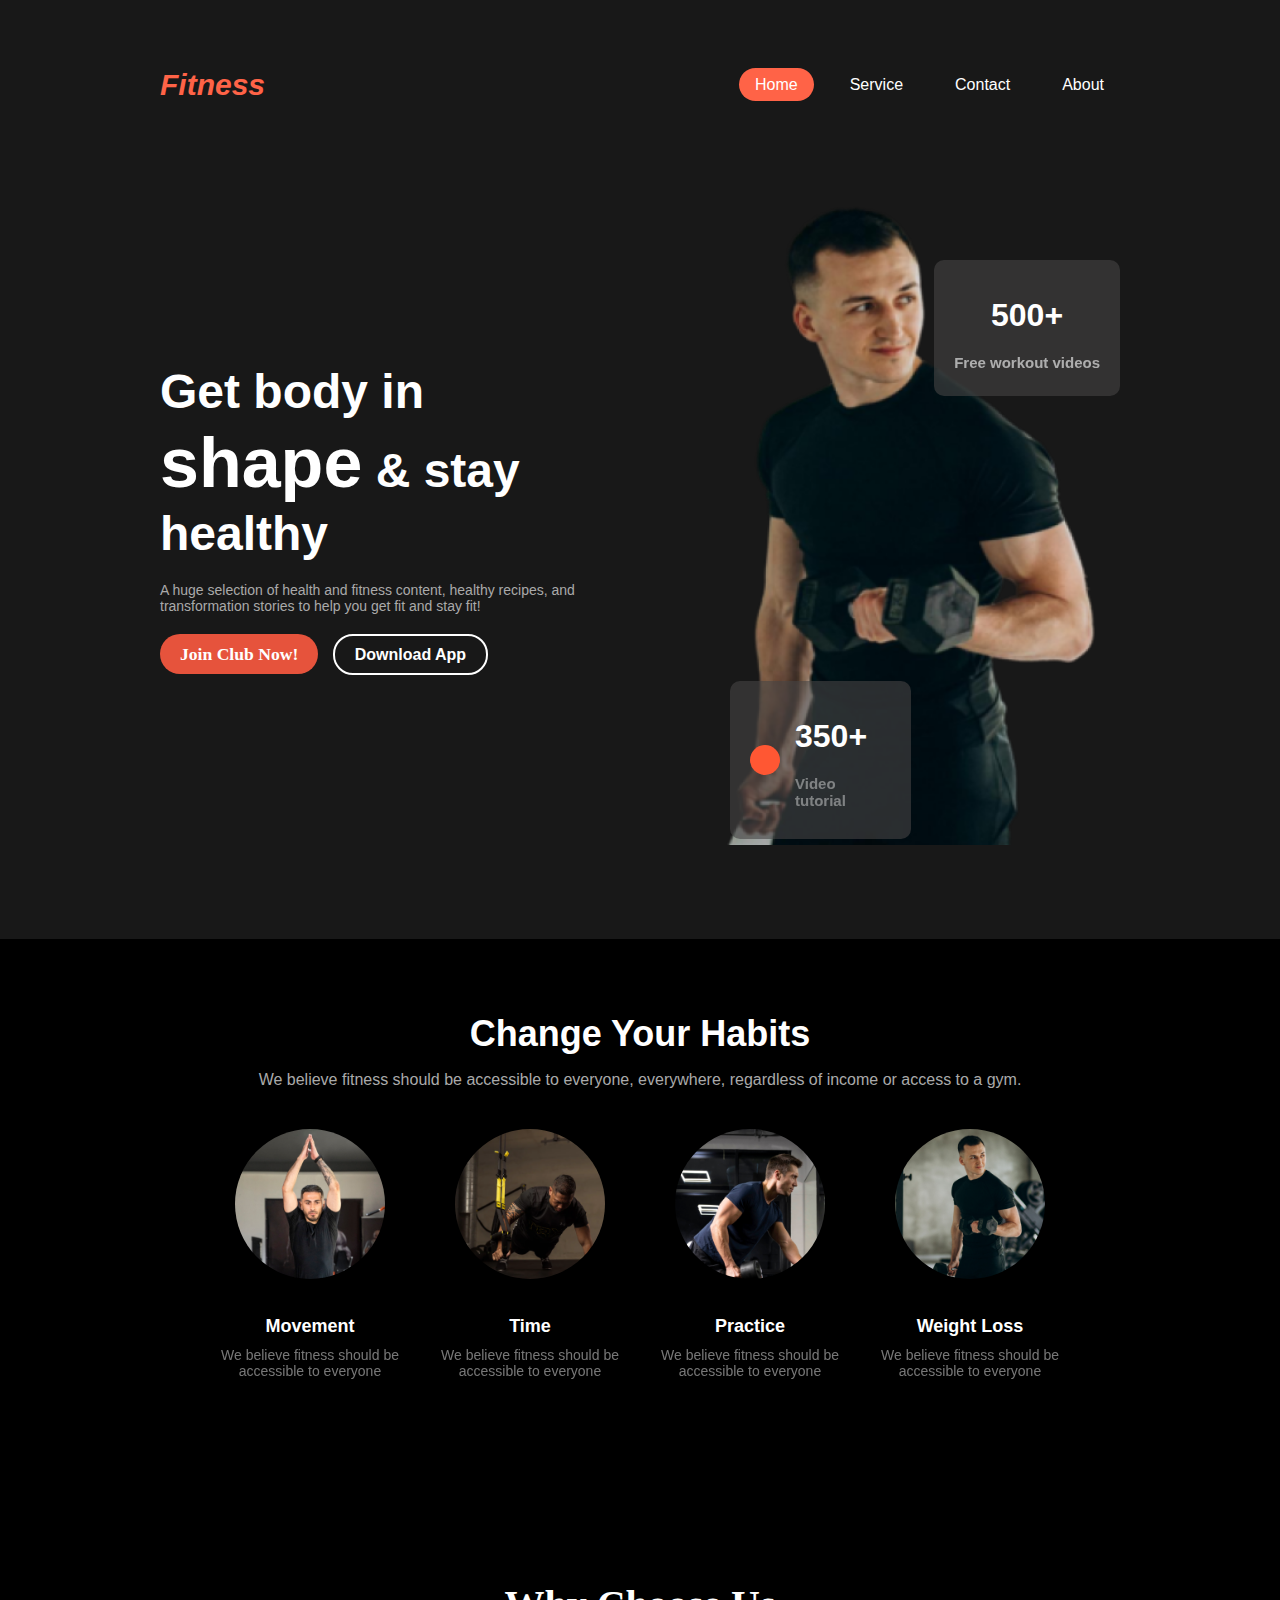
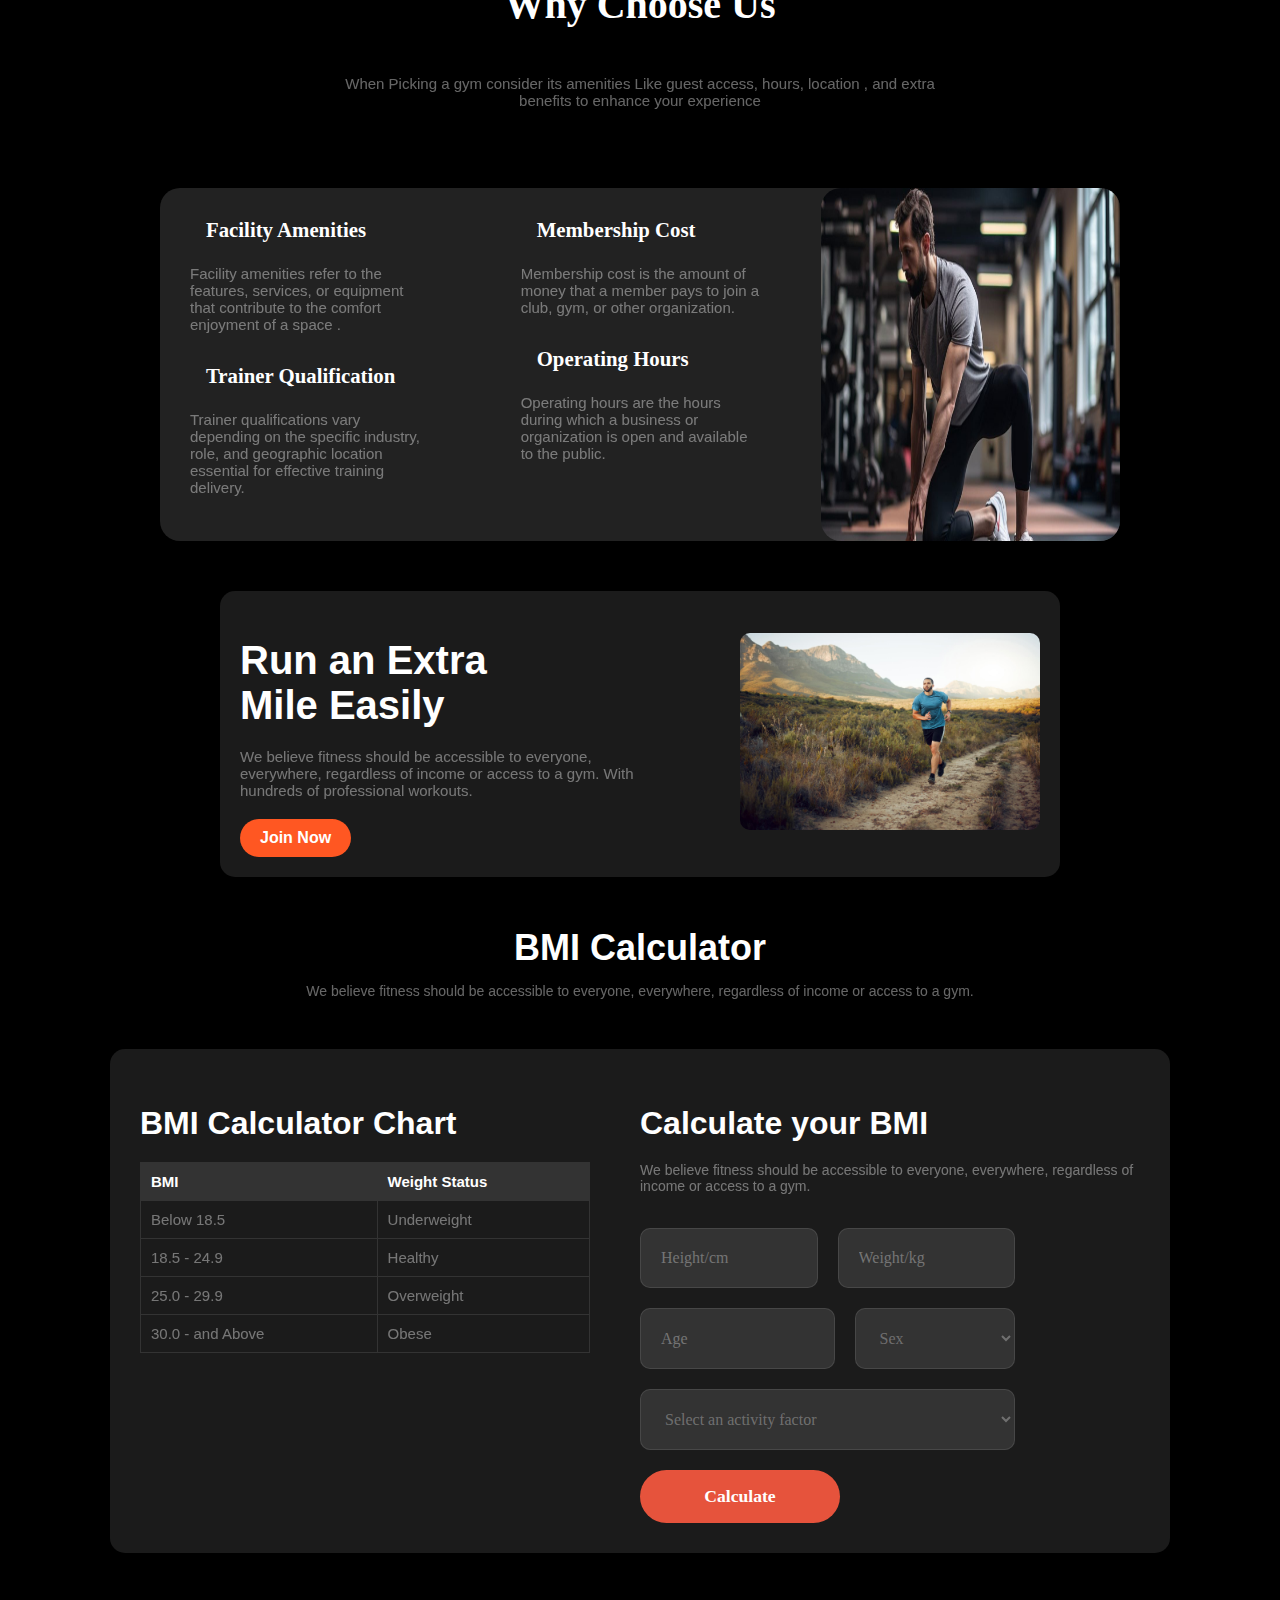
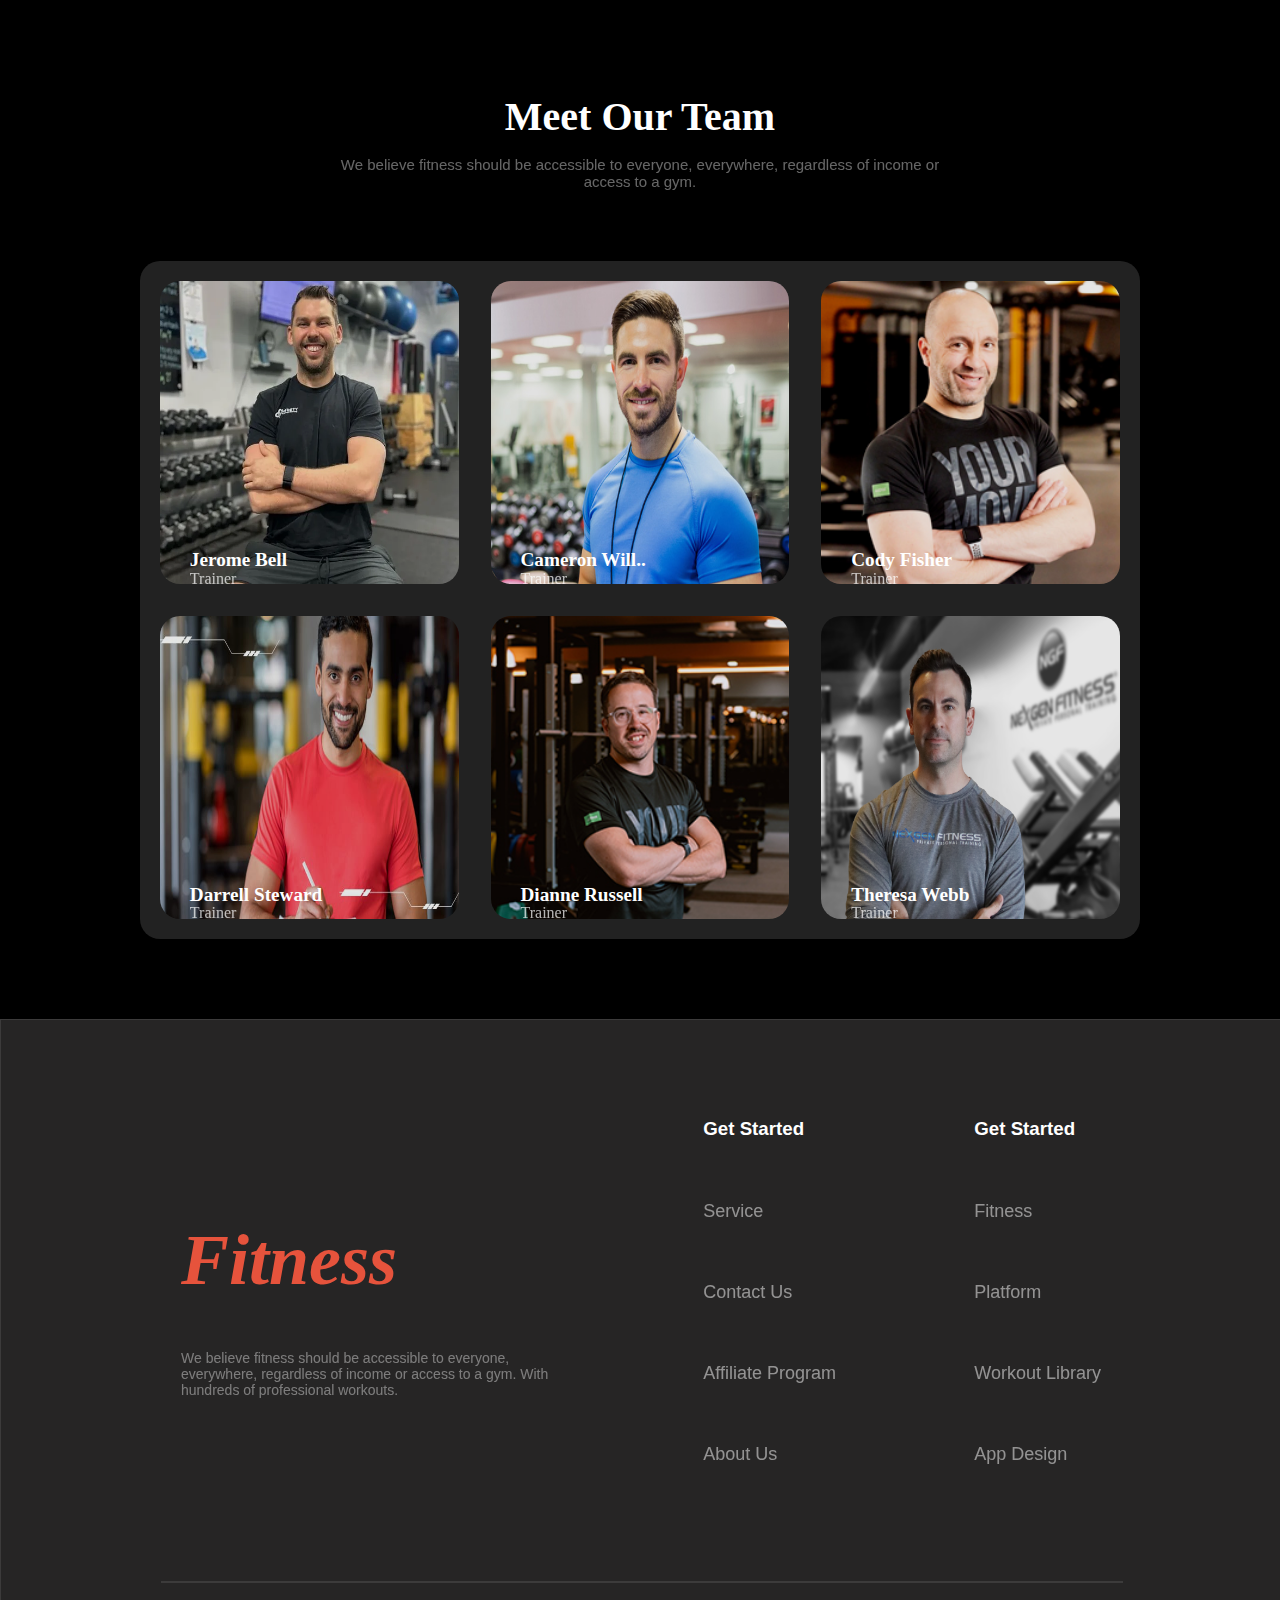
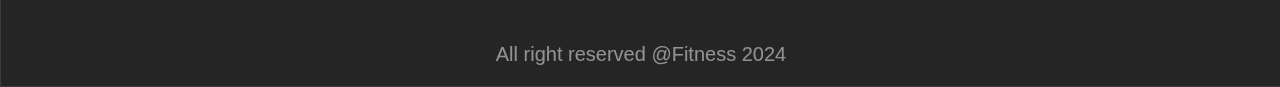
==== commit 7724a257: "seventh commit with responsive code" ====
--- a/index.html
+++ b/index.html
@@ -10,9 +10,11 @@
 </head>
 
 <body>
+    <header class="header">
+
     <!-- Navigation level -->
     <nav class="navbar">
-        <div class="logo">Fitness</div>
+        <div class="logo"><i>Fitness</i></div>
 
         <ul class="nav-links">
             <li><a href="#" class="active">Home</a></li>
@@ -21,222 +23,258 @@
             <li><a href="#">About</a></li>
         </ul>
     </nav>
-    <!-- Section level -->
-    <section class="hero">
-        <div class="hero-content">
-            <h1>Get body in <br><span>shape</span> & stay <br>healthy</h1>
-            <p>A huge selection of health and fitness content, healthy recipes, and transformation stories to help you
-                get fit and stay fit!</p>
-            <div class="cta-buttons">
-                <a href="#" class="btn-primary">Join Club Now!</a>
-                <a href="#" class="btn-secondary">Download App</a>
+    
+
+        <!-- Section level -->
+        <!-- <section class="hero"> -->
+            <div class="hero">
+            <div class="hero-content">
+                <h1>Get body in <br><span>shape</span> & stay <br>healthy</h1>
+                <p>A huge selection of health and fitness content, healthy recipes, and transformation stories to help
+                    you
+                    get fit and stay fit!</p>
+                <div class="cta-buttons">
+                    <a href="#" class="btn-primary">Join Club Now!</a>
+                    <a href="#" class="btn-secondary">Download App</a>
+                </div>
+            </div>
+            <div class="hero-image">
+                <img src="images/Images 2.png" alt="Man working out">
+
+                <div class="badge badge-1">
+                    <h2 class="image-tag-1">500+</h2>
+                    <p class="image-descrip-1">Free workout videos</p>
+                </div>
+                <div class="badge badge-2">
+                    <div class="circle"></div>
+                    <div class="text-content">
+                        <h2 class="image-tag-2">350+</h2>
+                        <p class="image-descrip-2">Video tutorial</p>
+                    </div>
+                </div>
             </div>
         </div>
-        <div class="hero-image">
-            <img src="images/Images 2.png" alt="Man working out">
-
-            <div class="badge badge-1">
-                <h2 class="image-tag-1">500+</h2>
-                <p class="image-descrip-1">Free workout videos</p>
-            </div>
-            <div class="badge badge-2">
-                <div class="circle"></div>
+        <!-- </section> -->
+
+        </header>
+
+        <main>
+
+        <!-- Change Your Habits Section -->
+        <section class="habit">
+            <div class="container">
+                <div class="habit">
+                    <h1>Change Your Habits</h1>
+                    <p class="subtitle">We believe fitness should be accessible to everyone, everywhere, regardless of
+                        income or access to a gym.</p>
+
+                </div>
+                <div class="items">
+                    <div class="item">
+                        <img src="images/image 2.png" alt="Movement">
+                        <h3>Movement</h3>
+                        <p>We believe fitness should be accessible to everyone</p>
+                    </div>
+                    <div class="item">
+                        <img src="images/image 3.png" alt="Time">
+                        <h3>Time</h3>
+                        <p>We believe fitness should be accessible to everyone</p>
+                    </div>
+                    <div class="item">
+                        <img src="images/image 4.png" alt="Practice">
+                        <h3>Practice</h3>
+                        <p>We believe fitness should be accessible to everyone</p>
+                    </div>
+                    <div class="item">
+                        <img src="images/image 5.png" alt="Weight Loss">
+                        <h3>Weight Loss</h3>
+                        <p>We believe fitness should be accessible to everyone</p>
+                    </div>
+                </div>
+            </div>
+
+        </section>
+
+        <section class="choose">
+            <div class="chooseContent">
+                <h3>Why Choose Us</h3>
+                <p>When Picking a gym consider its amenities Like guest access, hours, location , and extra benefits to
+                    enhance your experience</p>
+            </div>
+            <div class="gridContainer">
+                <div class="gridDiv">
+                    <div class="gridDiv2">
+                        <div class="gridDiv3">
+                            <img src="./images/icons8-gym-50.png" alt="">
+                            <h3>Facility Amenities</h3>
+                        </div>
+                        <p>Facility amenities refer to the features, services, or equipment that contribute to the
+                            comfort enjoyment of a space .</p>
+                    </div>
+                    <div class="gridDiv2">
+                        <div class="gridDiv3">
+                            <img src="./images/icons8-trainer-32.png" alt="">
+                            <h3>Trainer Qualification</h3>
+                        </div>
+                        <p>Trainer qualifications vary depending on the specific industry, role, and geographic location
+                            essential for effective training delivery.</p>
+                    </div>
+                </div>
+                <div class="gridDiv">
+                    <div class="gridDiv2">
+                        <div class="gridDiv3">
+                            <img src="./images/icons8-cost-50.png" alt="">
+                            <h3>Membership Cost</h3>
+                        </div>
+
+                        <p>Membership cost is the amount of money that a member pays to join a club, gym, or other
+                            organization.
+                    </div>
+                    <div class="gridDiv2">
+                        <div class="gridDiv3">
+                            <img src="./images/icons8-clock-50.png" alt="">
+                            <h3>Operating Hours</h3>
+                        </div>
+
+                        <p>Operating hours are the hours during which a business or organization is open and available
+                            to the public.</p>
+                    </div>
+                </div>
+                <div>
+                    <img class="chooseImg" src="./images/exercise4.png" alt="">
+                </div>
+            </div>
+        </section>
+
+        <!-- Another Sections -->
+        <section class="run">
+            <div class="ad-container">
                 <div class="text-content">
-                    <h2 class="image-tag-2">350+</h2>
-                    <p class="image-descrip-2">Video tutorial</p>
-                </div>
-            </div>
-        </div>
-    </section>
-
-    <!-- Change Your Habits Section -->
-    <section class="habit">
-        <div class="container">
-            <div class="habit">
-                <h1>Change Your Habits</h1>
-                <p class="subtitle">We believe fitness should be accessible to everyone, everywhere, regardless of
-                    income or access to a gym.</p>
-
-            </div>
-            <div class="items">
-                <div class="item">
-                    <img src="images/image 2.png" alt="Movement">
-                    <h3>Movement</h3>
-                    <p>We believe fitness should be accessible to everyone</p>
-                </div>
-                <div class="item">
-                    <img src="images/image 3.png" alt="Time">
-                    <h3>Time</h3>
-                    <p>We believe fitness should be accessible to everyone</p>
-                </div>
-                <div class="item">
-                    <img src="images/image 4.png" alt="Practice">
-                    <h3>Practice</h3>
-                    <p>We believe fitness should be accessible to everyone</p>
-                </div>
-                <div class="item">
-                    <img src="images/image 5.png" alt="Weight Loss">
-                    <h3>Weight Loss</h3>
-                    <p>We believe fitness should be accessible to everyone</p>
-                </div>
-            </div>
-        </div>
-
-    </section>
-
-    <!-- Another Sections -->
-    <section>
-        <div class="ad-container">
-            <div class="text-content">
-                <h1>Run an Extra <br>Mile Easily</h1>
-                <p>We believe fitness should be accessible to everyone, everywhere, regardless of income or access to a
-                    gym. With hundreds of professional workouts.</p>
-                <a href="#" class="join-btn">Join Now</a>
-            </div>
-            <div class="image-content">
-                <img src="images/run.jpg" alt="Man Running">
-            </div>
-        </div>
-    </section>
-    <section class="bmi">
-        <div class="bmi-cal">
-            <h1>BMI Calculator</h1>
-            <p class="bmi-descrip">We believe fitness should be accessible to everyone, everywhere, regardless of income
-                or
-                access to a gym.</p>
-        </div>
-
-        <div class="bmi-container">
-            <div class="bmi-chart">
-                <h2>BMI Calculator Chart</h2>
-                <table>
-                    <thead>
-                        <tr>
-                            <th>BMI</th>
-                            <th>Weight Status</th>
-                        </tr>
-                    </thead>
-                    <tbody>
-                        <tr>
-                            <td>Below 18.5</td>
-                            <td>Underweight</td>
-                        </tr>
-                        <tr>
-                            <td>18.5 - 24.9</td>
-                            <td>Healthy</td>
-                        </tr>
-                        <tr>
-                            <td>25.0 - 29.9</td>
-                            <td>Overweight</td>
-                        </tr>
-                        <tr>
-                            <td>30.0 - and Above</td>
-                            <td>Obese</td>
-                        </tr>
-                    </tbody>
-                </table>
-            </div>
-            <div class="bmi-calculator">
-                <h2>Calculate your BMI</h2>
+                    <h1>Run an Extra <br>Mile Easily</h1>
+                    <p>We believe fitness should be accessible to everyone, everywhere, regardless of income or access
+                        to a
+                        gym. With hundreds of professional workouts.</p>
+                    <a href="#" class="join-btn">Join Now</a>
+                </div>
+                <div class="image-content">
+                    <img src="images/run.jpg" alt="Man Running">
+                </div>
+            </div>
+        </section>
+
+        <section class="bmi">
+            <div class="bmi-index">
+                <div class="bmi-cal">
+                    <h1>BMI Calculator</h1>
+                    <p class="bmi-descrip">We believe fitness should be accessible to everyone, everywhere, regardless
+                        of
+                        income
+                        or
+                        access to a gym.</p>
+                </div>
+
+                <div class="bmi-container">
+                    <div class="bmi-chart">
+                        <h2>BMI Calculator Chart</h2>
+                        <div class="tableDiv">
+                            <table>
+                                <thead>
+                                    <tr>
+                                        <th>BMI</th>
+                                        <th>Weight Status</th>
+                                    </tr>
+                                </thead>
+                                <tbody>
+                                    <tr>
+                                        <td>Below 18.5</td>
+                                        <td>Underweight</td>
+                                    </tr>
+                                    <tr>
+                                        <td>18.5 - 24.9</td>
+                                        <td>Healthy</td>
+                                    </tr>
+                                    <tr>
+                                        <td>25.0 - 29.9</td>
+                                        <td>Overweight</td>
+                                    </tr>
+                                    <tr>
+                                        <td>30.0 - and Above</td>
+                                        <td>Obese</td>
+                                    </tr>
+                                </tbody>
+                            </table>
+                        </div>
+                    </div>
+                    
+                    <div class="formContent">
+                        <h2>Calculate your BMI</h4>
+                        <p>We believe fitness should be accessible to everyone, everywhere, regardless of income or access to a gym.</p>
+                        <div class="formDiv">
+                            <div class="innerDiv1">
+                                <input type="text" name="" id="input1" placeholder="Height/cm">
+                                <input type="text" id="input2" placeholder="Weight/kg">
+                            </div>
+                            <div class="innerDiv2">
+                                <input type="text" id="input3" placeholder="Age">
+                                <select name="" id="input4">
+                                    <option value="">Sex</option>
+                                </select>
+                            </div>
+                            <select name="" id="input5">
+                                <option value="">Select an activity factor</option>
+                            </select>
+                        </div>
+                        <button class="btn-primary">Calculate</button>
+                    </div>
+                </div>
+    
+            </div>
+                </div>
+            </div>
+        </section>
+
+
+        <section class="ourTeam">
+            <div class="teamContent">
+                <h3>Meet Our Team </h3>
                 <p>We believe fitness should be accessible to everyone, everywhere, regardless of income or access to a
                     gym.</p>
-                <form>
-                    <input type="text" placeholder="Height/cm">
-                    <input type="text" placeholder="Weight/kg">
-                    <input type="text" placeholder="Age">
-                    <select>
-                        <option>Sex</option>
-                    </select>
-                    <select>
-                        <option>Select an activity factor</option>
-
-                    </select>
-                    <button class="btn-calculator" type="submit">Calculate</button>
-                </form>
-            </div>
-        </div>
-    </section>
-
-    <!-- Meet Our Team Sections -->
-    <!-- <section class="meet">
-        <div class="meet-sec">
-            <h1 class="meet-heading">Meet Our Team</h1>
-            <p class="meet-descrip">We believe fitness should be accessible to everyone, everywhere, regardless of income or 
-                access to a gym.</p>
-        </div>
-        <div class="meet-card">
-            <div class="meet-image">
-                <img src="images/trainer1.png" alt="">
-                <h3>Jerome Bell</h3>
-                <p>Trainer</p>
-            </div>
-            <div class="meet-image">
-                <img src="images/trainer2.png" alt="">
-                <h3>Jerome Bell</h3>
-                <p>Trainer</p>
-            </div>
-            <div class="meet-image">
-                <img src="images/trainer3.png" alt="">
-                <h3>Jerome Bell</h3>
-                <p>Trainer</p>
-            </div>
-            <div class="meet-image">
-                <img src="images/trainer4.png" alt="">
-                <h3>Jerome Bell</h3>
-                <p>Trainer</p>
-            </div>
-            <div class="meet-image">
-                <img src="images/trainer5.png" alt="">
-                <h3>Jerome Bell</h3>
-                <p>Trainer</p>
-            </div>
-            <div class="meet-image">
-                <img src="images/trainer6.png" alt="">
-                <h3>Jerome Bell</h3>
-                <p>Trainer</p>
-            </div>
-        </div>
-       </section> -->
-    <section class="ourTeam">
-        <div class="teamContent">
-            <h3>Meet Our Team </h3>
-            <p>We believe fitness should be accessible to everyone, everywhere, regardless of income or access to a
-                gym.</p>
-        </div>
-        <div class="teamCardContainer">
-            <div class="teamCard">
-                <img src="images/trainer1.png" alt="">
-                <h4>Jerome Bell</h4>
-                <p>Trainer</p>
-            </div>
-            <div class="teamCard">
-                <img src="images/trainer2.png" alt="">
-                <h4>Cameron Will..</h4>
-                <p>Trainer</p>
-            </div>
-            <div class="teamCard">
-                <img src="images/trainer3.png" alt="">
-                <h4>Cody Fisher</h4>
-                <p>Trainer</p>
-            </div>
-            <div class="teamCard">
-                <img src="images/trainer4.png" alt="">
-                <h4>Darrell Steward</h4>
-                <p>Trainer</p>
-            </div>
-            <div class="teamCard">
-                <img src="images/trainer5.png" alt="">
-                <h4>Dianne Russell</h4>
-                <p>Trainer</p>
-            </div>
-            <div class="teamCard">
-                <img src="images/trainer6.png" alt="">
-                <h4>Theresa Webb</h4>
-                <p>Trainer</p>
-            </div>
-        </div>
-    </section>
-
+            </div>
+            <div class="teamCardContainer">
+                <div class="teamCard">
+                    <img src="images/trainer1.png" alt="">
+                    <h4>Jerome Bell</h4>
+                    <p>Trainer</p>
+                </div>
+                <div class="teamCard">
+                    <img src="images/trainer2.png" alt="">
+                    <h4>Cameron Will..</h4>
+                    <p>Trainer</p>
+                </div>
+                <div class="teamCard">
+                    <img src="images/trainer3.png" alt="">
+                    <h4>Cody Fisher</h4>
+                    <p>Trainer</p>
+                </div>
+                <div class="teamCard">
+                    <img src="images/trainer4.png" alt="">
+                    <h4>Darrell Steward</h4>
+                    <p>Trainer</p>
+                </div>
+                <div class="teamCard">
+                    <img src="images/trainer5.png" alt="">
+                    <h4>Dianne Russell</h4>
+                    <p>Trainer</p>
+                </div>
+                <div class="teamCard">
+                    <img src="images/trainer6.png" alt="">
+                    <h4>Theresa Webb</h4>
+                    <p>Trainer</p>
+                </div>
+            </div>
+        </section>
+
+    </main>
     <!-- Footer levels -->
     <footer class="footerClass">
         <div class="footerContainer">
--- a/style/styles.css
+++ b/style/styles.css
@@ -11,9 +11,19 @@
     background-color: #181818;
     color: #fff;
 }
+.header{
+    max-width: 100%;
+    padding: 2.5rem 0;
+    background-color: #181818;
+
+
+
+}
 
 
 .navbar {
+    width: 75%;
+    margin: 0 auto;
     display: flex;
     justify-content: space-between;
     align-items: center;
@@ -22,9 +32,10 @@
 }
 
 .logo {
-    font-size: 24px;
-    font-weight: bold;
+    font-size: 30px;
+    font-weight: 700;
     color: #FF6347;
+    font-family: 'Segoe UI', Tahoma, Geneva, Verdana, sans-serif;
 }
 
 .nav-links {
@@ -56,6 +67,8 @@
 
 
 .hero {
+    width: 75%;
+    margin: 0 auto;
     display: flex;
     justify-content: space-between;
     align-items: center;
@@ -81,9 +94,10 @@
 }
 
 .hero-content p {
-    font-size: 16px;
+    font-size: 14px;
     color: #aaaaaa;
     margin: 20px 0;
+    font-family: Arial, Helvetica, sans-serif;
 }
 
 .cta-buttons {
@@ -276,6 +290,160 @@
 }
 
 
+/* Why choose Uss */
+.choose{
+    width: 100%;
+    /* max-height: 600px; */
+    margin: 0 auto;
+    display: flex;
+    flex-direction: column;
+    justify-content: center;
+    align-items: center;
+    text-align: center;
+    margin-top: 7rem;
+    gap: 4rem;
+}
+
+.chooseContent{
+    width: 50%;
+    display: flex;
+    flex-direction: column;
+    gap: 2rem;
+   
+}
+
+.chooseContent h3{
+    font-family: inter;
+    font-weight: 900;
+    font-size: 2.5rem;
+    color: #ffffff;
+    margin-bottom: 0;
+}
+
+.chooseContent p{
+    font-size: 15px;
+    opacity: 0.4;
+}
+
+.gridContainer{
+    width: 75%;
+    margin: 0 auto;
+    display: grid;
+    grid-template-columns: repeat(3,1fr);
+    background-color: #222222;
+    border-radius: 20px;
+    gap: 2rem;
+    margin-top: 0;
+}
+
+.chooseImg{
+    width: 100%;
+    height: 100%;
+    border-radius: 20px;
+    
+}
+
+.gridDiv{
+    display: flex;
+    flex-direction: column;
+    gap: 1rem;
+    justify-items: center;
+    align-items: center;
+    padding: 30px;
+    text-align: left;
+}
+.gridDiv2{
+    display:flex;
+    flex-direction: column;
+    gap: 0.5rem;
+}
+.gridDiv2 h3{
+    font-family: inter;
+    font-weight: 900;
+    font-size: 1.3rem;
+    color: #ffffff;
+    margin-bottom: 0;
+    margin-top: 0;
+
+}
+.gridDiv2 p{
+    width: 100%;
+    font-size: 15px;
+    opacity: 0.4;
+}
+.gridDiv3{
+    display: flex;
+    gap: 1rem;
+    align-items: center;
+}
+
+.formContent{
+    width: 50%;
+    display: flex;
+    flex-direction: column;
+    justify-content: center;
+    gap: 20px;
+}
+.formContent h2{
+    margin-bottom: 0;
+    font-weight: bolder;
+}
+.formContent p{
+    margin-top: 0;
+  font-size: 14px;
+  opacity: 0.4;
+}
+
+.formContent button{
+    width: 40%;
+}
+.btn-primary{
+    font-family: inter;
+    font-size: 1.1rem;
+    font-weight: 600;
+    color: #ffffff;
+    background-color: rgb(230, 83, 60);
+    padding: 1rem 2.2rem;
+    border-radius: 2.5rem;
+    border: none;
+}
+.btn-primary:hover{
+    cursor: pointer;
+}
+
+.formContent input,select{
+    padding: 20px;
+    border-radius: 10px;
+    border: 1px solid rgba(255, 255, 255, 0.1);
+    background-color: #333333;
+    color: rgba(255, 255, 255,0.3);
+    font-family: inter;
+    font-size: 1rem;
+    font-weight: 400;
+}
+.formDiv{
+    display: flex;
+    flex-direction: column;
+    gap: 20px;
+    width: 75%;
+    
+}
+
+.innerDiv1{
+    display: flex;
+    gap: 20px;
+}
+.innerDiv2{
+    display: flex;
+    gap: 20px;
+}
+#input1,#input2,#input3,#input4{
+    width: 50%;
+}
+#input5{
+    width: 100%;
+}
+
 .bmi-cal{
     text-align: center;
 }
@@ -329,79 +497,6 @@
     opacity: 0.4;
     /* background-color: #2a2a2a; */
 }
-
-.bmi-calculator p {
-    font-size: 1em;
-    margin-bottom: 20px;
-}
-
-.bmi-calculator form {
-    display: flex;
-    flex-wrap: wrap;
-    gap: 10px;
-}
-
-.bmi-calculator input,
-.bmi-calculator select {
-    width: calc(50% - 10px);
-    padding: 10px;
-    border: none;
-    border-radius: 5px;
-    background-color: #2a2a2a;
-    color: white;
-    font-size: 1em;
-}
-
-.bmi-calculator button {
-    width: 100%;
-    padding: 10px;
-    background-color: #ff5722;
-    color: white;
-    border: none;
-    border-radius: 5px;
-    font-size: 1.2em;
-    font-weight: bold;
-    cursor: pointer;
-}
-.bmi-calculator h2{
-    font-weight: 800;
-    font-size: 30px;
-    font-family: "Open Sans ","sans-serif";
-
-}
-.bmi-calculator p{
-    font-size: 14px;
-    opacity: 0.4;
-}
-
-.bmi-calculator button:hover {
-    background-color: #e64a19;
-}
-
-/* Meet Our Section Styles */
-/* .meet{
-    text-align: center;
-}
-.meet-descrip{
-    font-size: 14px;
-    opacity: 0.4;
-}
-.meet-card{
-    width: 75%;
-    display: flex;
-    justify-content: space-between;
-    gap: 3rem;
-}
-.meet-image{
-    display: flex;
-    flex-direction: column;
-    justify-content: center;
-    align-items: center;
-    gap: 1rem;
-    width: 231px;
-    height: 274px;
-    text-align: center;
-} */
 .ourTeam{
     width: 100%;
     display: flex;
@@ -420,12 +515,18 @@
     flex-direction: column;
     gap: 1rem;
 }
+.teamContent p{
+    font-size: 15px;
+    opacity: 0.4;
+    margin-top: 0;
+}
 
 .teamContent h3{
     font-family: inter;
     font-weight: 900;
     font-size: 2.5rem;
     color: #ffffff;
+    margin-bottom: 0;
 }
 .teamCardContainer{
     width: 75%;
@@ -476,9 +577,9 @@
 
 .footerClass{
     width: 100%;
-    height: 490px;
+    height: 100%;
     margin-top: 5rem;
-    background-color: #222222;
+    background-color: #262525;
     border: 1px solid rgba(255, 255, 255, 0.1);
 }
 
@@ -526,6 +627,7 @@
 
 .footerDiv2{
     width: 75%;
+    /* background-color: #262525; */
     margin: 0 auto;
     margin-top: 70px;
     display: flex;
@@ -542,4 +644,173 @@
 .footerDiv2 hr{
     width: 100%;
     border: 1px solid rgba(255, 255, 255, 0.1);
+}
+
+
+
+
+/* media query */
+@media screen and (max-width: 576px) {
+    .nav-links{
+        display: none;
+    }
+    .navbar{
+        width: 90%;
+        margin-bottom: 50px;
+    }
+    .header{
+        max-height: 1225px;
+        background: linear-gradient(-180deg, rgb(17, 17, 17),rgba(119, 119, 119, 0.1) 100%);
+        padding-bottom: 0;
+    }
+    .hero{
+        width: 100%;
+        margin: 0 auto;
+        flex-direction: column;
+        justify-content: space-between;
+        gap: 0.5rem;
+
+    }
+    .hero-content{
+        width: 90%;
+    }
+    .hero-image img{
+        width: 80%;
+
+    }
+    .btn-primary{
+        font-size: 1.1rem;
+        padding: 0.5rem 1rem;
+    }
+    .btn-secondary{
+        font-size: 1.1rem;
+        padding: 0.5rem 1rem;
+    }
+    .badge-1{
+        top: 100px;
+        right: 10px;
+        width: 150px;
+        height: 78px;
+    }
+    .badge-2{
+        bottom: 50px;
+        left: 20px;
+        width: 150px;
+        height: 78px;
+    }
+    .chooseContent{
+        width: 90%;
+    }
+    .chartContent p{
+        width: 80%;
+    }
+    .gridContainer{
+        width: 90%;
+        grid-template-columns: repeat(1,1fr);
+        margin-bottom:50px;
+        gap: 0.5rem;
+    }
+    .habit{
+        flex-direction: column;
+        justify-content: center;
+        align-items: center;
+        width: 100%;
+        margin-top: 0px;
+        margin-bottom: 10px;
+    }
+    .container{
+        width: 100%;
+    }
+    .items{
+        flex-direction: column;
+        justify-content: center;
+        align-items: center;
+        gap: 4rem; 
+    }
+    .run{
+        flex-direction: column;
+        width: 90%;
+    }
+    .text-content{
+        width: 100%;
+    }
+    .text-content h1{
+        font-size: 2rem;
+        width: 100%;
+    }
+    .text-content p{
+        width: 100%;
+    }
+    .text-content .join-btn{
+        width: 100%;
+    }
+    .image-content{
+        width: 100%;
+    }
+    .bmi-index{
+        flex-direction: column;
+        gap: 1.5rem;
+        
+    }
+    .bmi-cal{
+        width: 100%;
+        padding: 20px;
+    }
+    .bmi-container{
+        height: 850px;
+        flex-direction: column;
+        gap: 2rem;
+    }
+    .bmi-chart{
+        width: 100%;
+        padding: 20px;
+        align-items: left;
+    }
+    .tableDiv{
+        
+        display: flex;
+        align-items: left;
+    }
+    .formContent{
+        width: 100%;
+        justify-content: center;
+        padding: 20px;
+    }
+    .formDiv{
+        width: 100%;
+    }
+    .formContent button{
+        width: 60%;
+        padding: 15px 20px;
+    }
+    .teamCardContainer{
+        width: 90%;
+        grid-template-columns: repeat(1,1fr);
+    }
+
+    .teamCard{
+        width: 100%;
+        height: 272px;
+    }
+    .footerClass{
+        height: 1080px;
+    }
+    .footerContainer{
+        width: 90%;
+        flex-direction: column;
+        gap: 2rem;
+        align-items: left;
+    }
+    .footerDiv{
+        width: 100%;
+        justify-content: left;
+        align-items: left;
+    }
+    .footerDiv1{
+        width: 100%;
+        justify-content: left;
+        align-items: left;
+    }
+
+
 }